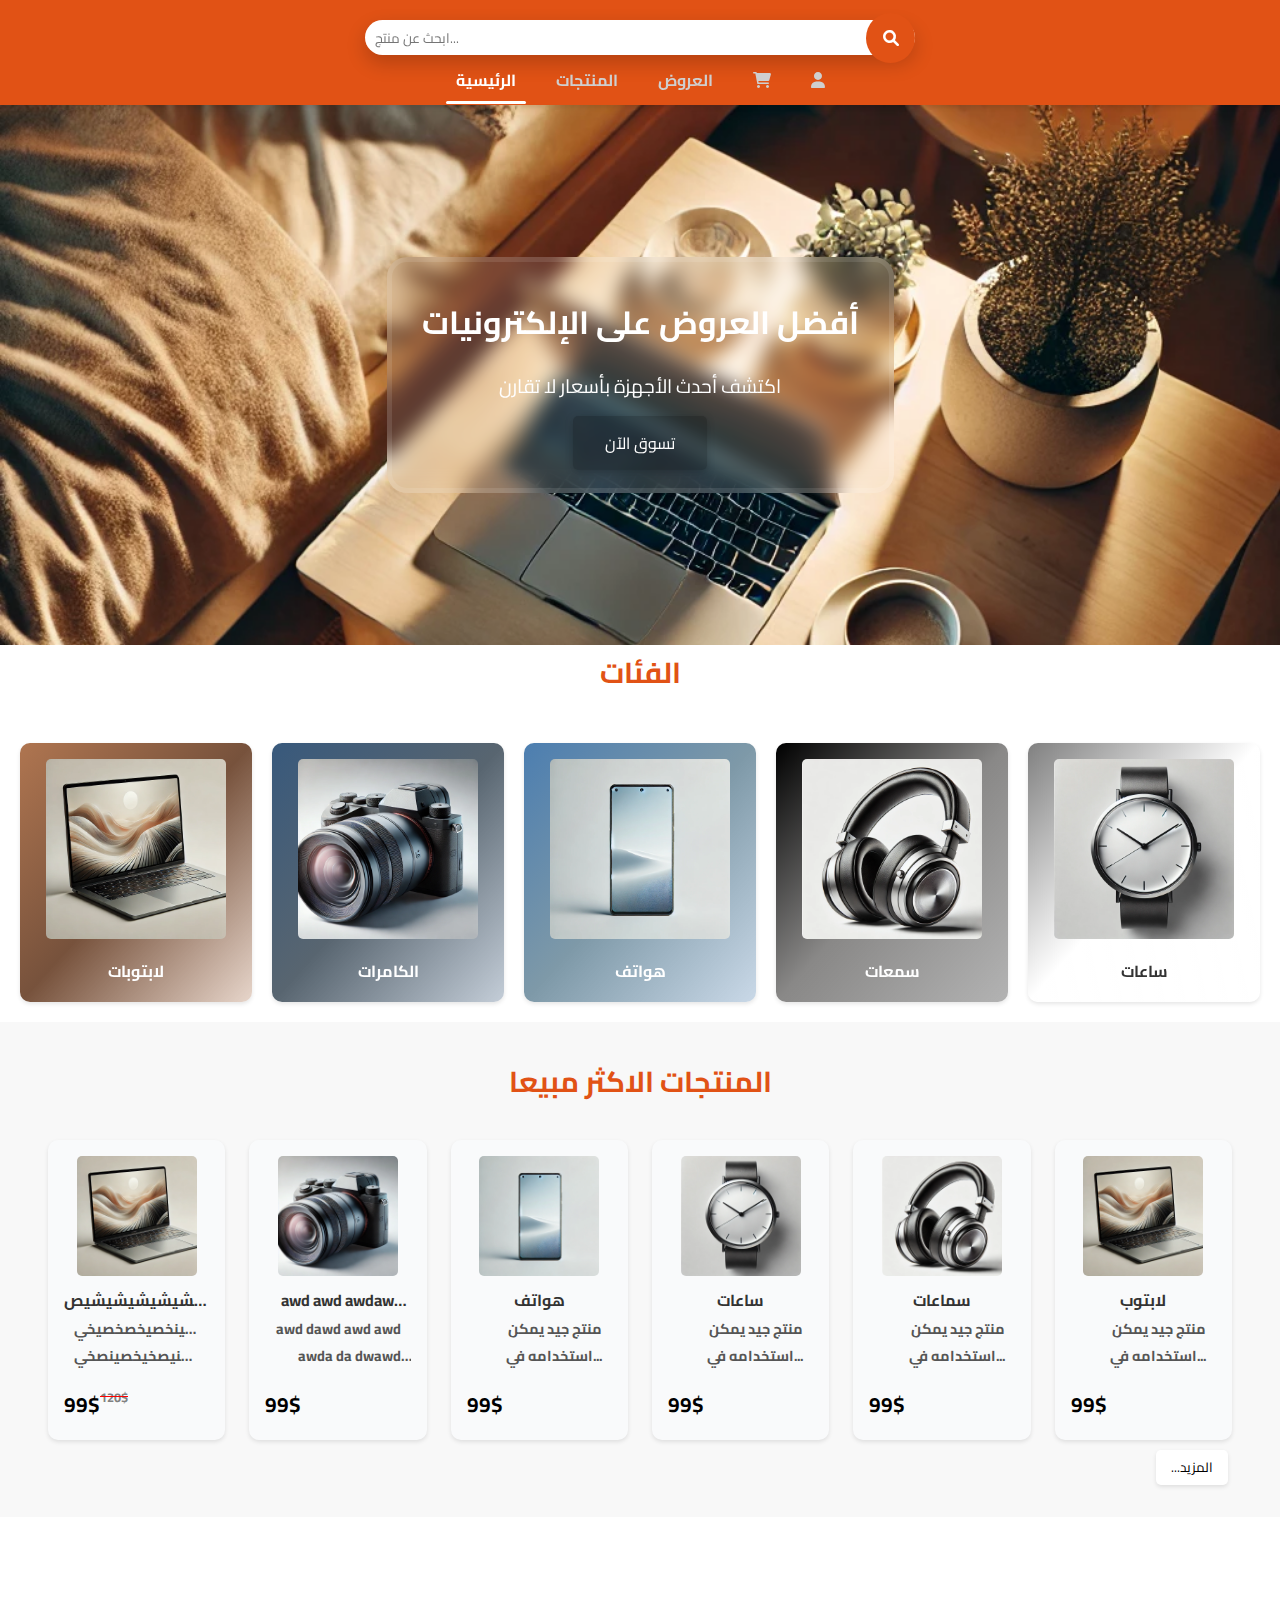
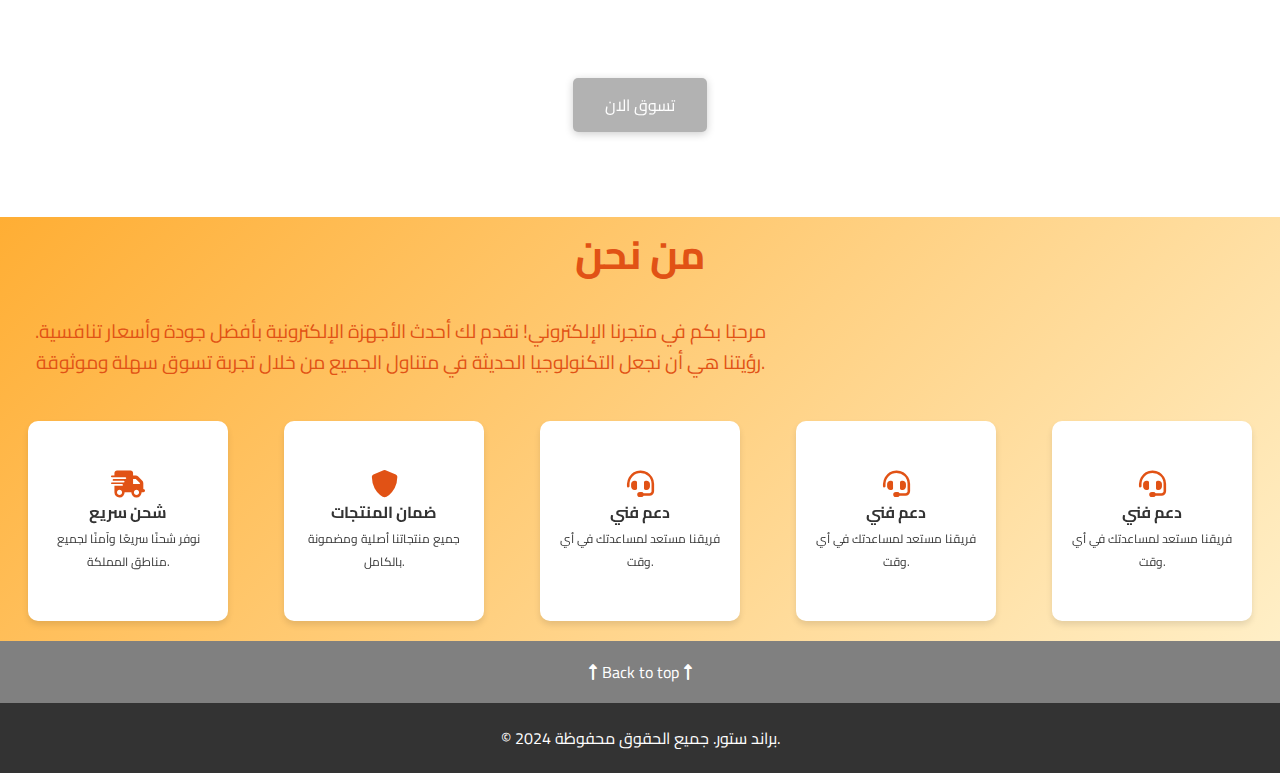
==== index.html @ 55afa4b8 "sjijusdjudn" ====
<!DOCTYPE html>
<html lang="ar">
  <head>
    <link rel="icon" type="image/x-icon" href="./img/icon/home.png">
    <meta charset="UTF-8" />
    <meta name="viewport" content="width=device-width, initial-scale=1.0" />
    <title>براند ستور</title>

    <!-- Font Awesome -->
    <link
      rel="stylesheet"
      href="https://cdnjs.cloudflare.com/ajax/libs/font-awesome/6.0.0-beta3/css/all.min.css"
    />

    <!-- Swiper CSS -->
    <link
      rel="stylesheet"
      href="https://unpkg.com/swiper/swiper-bundle.min.css"
    />

    <!-- css  -->
    <link rel="stylesheet" href="./css/styles.css" />
    <link rel="stylesheet" href="./css/index.css" />
  </head>
  <body>
    <header>
      <div class="container">
        <div class="search-container">
          <input
            type="text"
            class="search-input"
            placeholder="ابحث عن منتج..."
          />
          <button class="search-btn">
            <i class="fas fa-search"></i>
          </button>
        </div>
        <nav>
          <ul class="nav-links">
            <li><a href="./index.html" class="active">الرئيسية</a></li>
            <li><a href="./html/products.html">المنتجات</a></li>
            <li><a href="./html/offers.html">العروض</a></li>
            <li>
              <a href="./html/cart.html"
                ><i class="fa-solid fa-cart-shopping"></i
              ></a>
            </li>
            <li>
              <a href="./html/login.html"><i class="fas fa-user"></i></a>
            </li>
          </ul>
        </nav>
      </div>
    </header>

    <main>
      <section class="hero" id="home">
        <div class="hero-content">
          <h1>أفضل العروض على الإلكترونيات</h1>
          <p>اكتشف أحدث الأجهزة بأسعار لا تقارن</p>
          <a href="#categories" class="btn">تسوق الآن</a>
        </div>
      </section>

      <section class="categories" id="categories">
        <h2 class="section-title">الفئات</h2>
        <div class="swiper-categoty">
          <div class="swiper-wrapper">
            <a href="#" class="swiper-slide category-card">
              <img
                src="./img/laptop.jpg"
                alt="لابتوبات"
                class="category-image"
              />
              <h3 class="category-name">لابتوبات</h3>
            </a>
            <a href="#" class="swiper-slide category-card">
              <img
                src="./img/camara.jpg"
                alt="كاميرات"
                class="category-image"
              />
              <h3 class="category-name">الكامرات</h3>
            </a>
            <a href="#" class="swiper-slide category-card">
              <img
                src="./img/phone.jpg"
                alt="لابتوبات"
                class="category-image"
              />
              <h3 class="category-name">هواتف</h3>
            </a>
            <a href="#" class="swiper-slide category-card">
              <img
                src="./img/headphones.webp"
                alt="كاميرات"
                class="category-image"
              />
              <h3 class="category-name">سمعات</h3>
            </a>
            <a href="#" class="swiper-slide category-card">
              <img
                src="./img/waitch.jpg"
                alt="كاميرات"
                class=".category-image"
              />
              <h3 class="category-name">ساعات</h3>
            </a>
          </div>
        </div>
      </section>

      <section class="products">
        <h2 class="section-title">المنتجات الاكثر مبيعا</h2>

        <div class="products-grid">
          <div class="product-card">
            <a href="#">
              <img src="./img/laptop.jpg" alt="لابتوبات" />
            </a>
            <h3 class="product-name">
              لابتصيصشيشيشيشيشيشيص شيشصيشصيشصيشصيصي وبات
            </h3>
            <p class="description">
              نخنخنيصخينخصيخصخصيخي نخصيخنيصخيخصينصخي نصخيص
            </p>
            <div class="price">
              <p>99$</p>
              <p class="old-price">120$</p>
            </div>
          </div>

          <div class="product-card">
            <a href="#">
              <img src="./img/camara.jpg" alt="كاميرات" />
            </a>
            <h3 class="product-name">
              awd awd awdaw dawd awd awd aw d dawa wd adw
            </h3>
            <p class="description">
              awd dawd awd awd awda da dwawd awd ddwd wd wad aw
            </p>
            <p class="price">99$</p>
          </div>

          <div class="product-card">
            <a href="#">
              <img src="./img/phone.jpg" alt="هواتف" />
            </a>
            <h3 class="product-name">هواتف</h3>
            <p class="description">منتج جيد يمكن استخدامه في...</p>
            <p class="price">99$</p>
          </div>

          <div class="product-card">
            <a href="#">
              <img src="./img/waitch.jpg" alt="ساعات" />
            </a>
            <h3 class="product-name">ساعات</h3>
            <p class="description">منتج جيد يمكن استخدامه في...</p>
            <p class="price">99$</p>
          </div>

          <div class="product-card">
            <a href="#">
              <img src="./img/headphones.webp" alt="سماعات" />
            </a>
            <h3 class="product-name">سماعات</h3>
            <p class="description">منتج جيد يمكن استخدامه في...</p>
            <p class="price">99$</p>
          </div>

          <div class="product-card">
            <a href="#">
              <img src="./img/laptop.jpg" alt="لابتوب" />
            </a>
            <h3 class="product-name">لابتوب</h3>
            <p class="description">منتج جيد يمكن استخدامه في...</p>
            <p class="price">99$</p>
          </div>
          <!-- يمكنك إضافة المزيد من المنتجات هنا -->
        </div>

        <div class="more">
          <button class="btn">...المزيد</button>
        </div>
      </section>

      <section class="offers" id="offers">
        <div class="offer-banner">
          <h3>عروض لفتره محدودة</h3>
          <a href="/html/offers.html" class="btn">تسوق الان</a>
        </div>
      </section>

      <section class="about-section">
        <h2>من نحن</h2>
        <p class="text">
          مرحبًا بكم في متجرنا الإلكتروني! نقدم لك أحدث الأجهزة الإلكترونية
          بأفضل جودة وأسعار تنافسية. رؤيتنا هي أن نجعل التكنولوجيا الحديثة في
          متناول الجميع من خلال تجربة تسوق سهلة وموثوقة.
        </p>
        <div class="swiper-about">
          <div class="swiper-wrapper">
            <div class="swiper-slide">
              <div class="features">
                <div class="feature-box">
                  <i class="fas fa-shipping-fast"></i>
                  <h3>شحن سريع</h3>
                  <p>نوفر شحنًا سريعًا وآمنًا لجميع مناطق المملكة.</p>
                </div>
              </div>
            </div>
            <!-- الشريحة الثالثة -->
            <div class="swiper-slide">
              <div class="features">
                <div class="feature-box">
                  <i class="fas fa-shield-alt"></i>
                  <h3>ضمان المنتجات</h3>
                  <p>جميع منتجاتنا أصلية ومضمونة بالكامل.</p>
                </div>
              </div>
            </div>
            <!-- الشريحة الرابعة -->
            <div class="swiper-slide">
              <div class="features">
                <div class="feature-box">
                  <i class="fas fa-headset"></i>
                  <h3>دعم فني</h3>
                  <p>فريقنا مستعد لمساعدتك في أي وقت.</p>
                </div>
              </div>
            </div>
            <div class="swiper-slide">
              <div class="features">
                <div class="feature-box">
                  <i class="fas fa-headset"></i>
                  <h3>دعم فني</h3>
                  <p>فريقنا مستعد لمساعدتك في أي وقت.</p>
                </div>
              </div>
            </div>
            <div class="swiper-slide">
              <div class="features">
                <div class="feature-box">
                  <i class="fas fa-headset"></i>
                  <h3>دعم فني</h3>
                  <p>فريقنا مستعد لمساعدتك في أي وقت.</p>
                </div>
              </div>
            </div>
          </div>
        </div>
      </section>
    </main>

    <div class="back-to-top">
      <a href="#home"
        ><i class="fa-solid fa-up-long"></i>
         Back to top
        <i class="fa-solid fa-up-long"></i
      ></a>
    </div>
    <footer>
      <div class="container">
        <p>© 2024 براند ستور. جميع الحقوق محفوظة.</p>
      </div>
    </footer>

    <!-- vibrant js -->
    <script src="./js/dist/Vibrant.min.js"></script>

    <!-- Swiper JS -->
    <script src="https://unpkg.com/swiper/swiper-bundle.min.js"></script>
    <script src="./js/swiper.js"></script>

    <!-- js  -->
    <script src="./js/index.js"></script>
    <script src="./js/main.js"></script>
  </body>
</html>
---- css/styles.css ----
@import url("https://fonts.googleapis.com/css2?family=Cairo:wght@300;400;600;700&display=swap");

/* الأساسيات العامة */
* {
  font-family: "Cairo", sans-serif;
  margin: 0;
  padding: 0;
  box-sizing: border-box;
  text-decoration: none;
  scroll-behavior: smooth;
}

:root {
  --main-color: #e15215;

  --color-1: #ef4d34;
  --color-2: #352b2b;
  --color-3: #ffefc7;
  --color-4: #ffae34;

  --color-white: #fff;
  --color-gray: #333;

  --font-color-1: #fff;
  --font-color-2: #000;
}

body {
  position: relative;
  color: var(--color-gray);
}

.container {
  width: 100%;
  max-width: 1200px;
  margin: 0 auto;
}

.container h2 {
  margin-block: 20px;
}

/* تنسيق Header */
header {
  transform: translateY(0%);
  background-color: var(--main-color);
  color: var(--font-color-1);
  font-size: 1.2em;
  font-weight: 700;
  position: sticky;
  top: 0;
  width: 100%;
  z-index: 1000;
  box-shadow: 0 2px 5px rgba(0, 0, 0, 0.1);
  transition: all 0.3s ease;
  padding-top: 20px;
}

header.hidden {
  transform: translateY(-100%); /* الإخفاء عند التمرير لأسفل */
}

header .container {
  display: flex;
  flex-direction: column;
  align-items: center;
  justify-content: space-between;
}

.header-content {
  display: flex;
  align-items: center;
  justify-content: space-between;
  width: 100%;
  gap: 20px;
}

header .logo {
  transition: opacity 0.3s ease;
}

/* الشعار */
.logo a {
  color: var(--font-color-1);
  text-decoration: none;
  font-size: 1.8em;
  text-shadow: 0 8px 20px rgba(0, 0, 0, 0.5);
}

/* الروابط */
.nav-links {
  display: flex;
  justify-content: space-around;
  list-style: none;
}

.nav-links li {
  padding: 10px;
  display: flex;
  align-items: center;
}

.nav-links a {
  text-decoration: none;
  padding: 0 10px;
  color: #cfcfcf;
  font-size: 1rem;
  transition: color 0.3s ease, background-color 0.3s ease;
  position: relative;
}

.nav-links a::after {
  content: "";
  position: absolute;
  left: 0;
  width: 100%;
  bottom: -9px;
  height: 3px;
  background: var(--font-color-1);
  border-radius: 5px;
  transform-origin: right;
  transform: scaleX(0);
  transition: transform 0.2s;
}

.nav-links a.active::after {
  transform-origin: left;
  transform: scaleX(1);
}

.nav-links a:hover,
.nav-links a.active {
  color: var(--font-color-1);
  font-weight: bold;
}

/* شريط البحث */
.search-container {
  box-shadow: 0 8px 20px rgba(0, 0, 0, 0.2);
  display: flex;
  align-items: center;
  background-color: var(--font-color-1);
  border-radius: 30px;
  padding: 10px 0;
  min-width: 250px;
  width: 50%;
  margin: 0 auto;
  height: 35px;
  max-width: 550px;

  transition: 0.4s ease-in-out;
}

.search-container.focused {
  width: 60%;
  max-width: 600px;
}

.search-input {
  border: none;
  background: none;
  outline: none;
  font-size: 0.7em;
  padding: 10px;
  color: var(--font-color-2);
  caret-color: var(--main-color);
  height: 40px;
  width: calc(100% - 34px);
}

.search-btn {
  background-color: var(--main-color);
  color: var(--font-color-1);
  border: none;
  width: 50px;
  height: 50px;
  border-radius: 50%;
  cursor: pointer;
  transition: 0.3s ease;
  display: flex;
  justify-content: center;
  align-items: center;
}

.search-btn:hover {
  scale: 1.05;
}

.search-btn i {
  font-size: 1rem;
}

.search-btn:hover i {
  color: var(--font-color-1);
}
/* تنسيق الفوتر */
footer {
  background-color: var(--color-gray); /* خلفية داكنة */
  color: var(--font-color-1); /* نص أبيض */
  padding: 20px 0; /* مساحة داخلية */
  text-align: center; /* محاذاة النص في المنتصف */
  font-size: 1rem;
}

footer .container {
  max-width: 1200px;
  margin: 0 auto;
  padding: 0 20px;
}

footer p {
  margin: 0;
}

.back-to-top {
  position: relative;
  width: 100%;
  background: gray;
  color: var(--font-color-1);
  padding: 1rem;
  text-align: center;
}

.back-to-top a {
  color: var(--font-color-1);
  padding: 1rem;
}

@media (width<600px) {
  .nav-links a {
    font-size: 0.8rem;
  }
}
---- css/index.css ----
/* hero ================================================================= */

.hero {
  background-image: url("../img/hero.jpg"); /* استبدل your-image-url.jpg برابط الصورة */
  background-size: cover; /* لجعل الصورة تغطي الخلفية بالكامل */
  background-position: center; /* لتوسيط الصورة */
  background-repeat: no-repeat; /* لمنع تكرار الصورة */
  background-attachment: fixed;
  position: relative;
  height: 60vh;
  display: flex;
  align-items: center;
  justify-content: center;
  text-align: center;
  color: var(--font-color-1);
}

.hero-content {
  background: rgba(255, 255, 255, 0.1);
  backdrop-filter: blur(10px);
  border: 5px solid rgba(255, 255, 255, 0.1);
  padding: 30px;
  border-radius: 20px;
}

.hero-content h1,
.hero-content p,
.hero-content .btn {
  animation: fadeIn 0.6s ease-in-out;
}

.hero-content h1 {
  font-size: 2rem;
  margin-bottom: 1rem;
}

.hero-content p {
  font-size: 1.2rem;
  margin-bottom: 1.5rem;
}

.hero-content .btn {
  box-shadow: 0 2px 8px rgba(0, 0, 0, 0.2);
  color: var(--font-color-1);
  padding: 0.75rem 2rem;
  font-size: 1rem;
  border-radius: 5px;
  background: rgba(0, 0, 0, 0.2);
  transition: all 0.3s ease;
}

.hero-content .btn:hover {
  background: rgba(0, 0, 0, 0.5);
  box-shadow: 0 2px 12px rgba(0, 0, 0, 0.4);
}

@media (width<600px) {
  .hero-content {
    padding: 20px;
  }

  .hero-content h1 {
    font-size: 1.3rem;
    margin-bottom: 0.5rem;
  }

  .hero-content p {
    font-size: 1rem;
    margin-bottom: 1rem;
  }

  .hero-content .btn {
    font-size: 0.8rem;
  }
}

/* category =============================================================== */

.categories {
  animation: fadeIn 0.8s ease-in-out;
  background: var(--font-color-1);
  overflow: hidden;
}

.categories .section-title {
  text-align: center;
  margin-bottom: 1.5rem;
  font-size: 1.8rem;
  color: var(--main-color);
}

.swiper-categoty {
  padding: 20px;
}

.category-card {
  text-align: center;
  padding: 1rem;
  border-radius: 10px;
  background: linear-gradient(
    to bottom right,
    gray 0%,
    var(--color-white) 50%,
    rgba(255, 255, 255, 0.5) 100%
  );
  backdrop-filter: blur(10px);
  box-shadow: 0 2px 4px rgba(0, 0, 0, 0.1);
  transition: all 0.3s ease;
  min-width: 130px;
}

.category-card:hover {
  transform: translateY(-10px);
  box-shadow: 0 4px 8px rgba(0, 0, 0, 0.2);
}

.category-card img {
  width: 90%;
  height: auto;
  margin-bottom: 0.5rem;
  border-radius: 5px;
}

.category-card h3 {
  font-size: 1rem;
  color: var(--color-gray);
}

/* products ================================================================ */

/* تنسيق القسم */
.products {
  background: #f8f8f8;
  padding: 2rem;
}

/* عنوان القسم */
.products .section-title {
  text-align: center;
  margin-bottom: 2rem;
  font-size: 1.8rem;
  color: var(--main-color);
}

/* الشبكة لتنسيق المنتجات */
.products-grid {
  display: grid;
  grid-template-columns: repeat(auto-fit, minmax(160px, 1fr));
  gap: 1.5rem;
  padding: 0 1rem;
}
.product-card {
  text-align: center;
  padding: 1rem;
  border-radius: 10px;
  background: #f9fafb;
  box-shadow: 0 2px 4px rgba(0, 0, 0, 0.1);
  transition: 0.3s ease;
  overflow: hidden;
  position: relative; /* لضمان أن السعر يظل داخل البطاقة */
  min-height: 300px; /* جعل البطاقة مرنة مع حد أدنى للارتفاع */
}

/* تأثير التحويم */
.product-card:hover {
  background: var(--font-color-1);
  transform: translateY(-10px);
  box-shadow: 0 4px 8px rgba(0, 0, 0, 0.2);
}

.product-card img {
  max-width: 120px;
  max-height: 120px;
  border-radius: 5px;
  object-fit: cover; /* ضمان ملاءمة الصورة داخل الحيز المحدد */
}

/* اسم المنتج */
.product-card h3 {
  width: 100%;
  font-size: 1rem;
  color: var(--color-gray);
  display: -webkit-box;
  -webkit-line-clamp: 1; /* الحد الأقصى لعدد الأسطر */
  -webkit-box-orient: vertical;
  overflow: hidden;
  text-overflow: ellipsis; /* إضافة النقاط عند تجاوز النص */
}

/* الوصف */
.product-card .description {
  text-align: end;
  font-size: 0.9rem;
  color: #555;
  margin-bottom: 1rem; /* تباعد بين الوصف والسعر */
  display: -webkit-box;
  -webkit-line-clamp: 2; /* الحد الأقصى لعدد الأسطر */
  -webkit-box-orient: vertical;
  overflow: hidden;
  text-overflow: ellipsis; /* إضافة النقاط عند تجاوز النص */
  padding: 0 10px; /* إضافة تباعد داخلي */
}

/* السعر */

.product-card .price {
  display: flex;
}

.product-card p {
  color: var(--font-color-2);
  font-size: 1.3rem;
  font-weight: bold;
  border-radius: 5px;
}

.product-card .old-price {
  font-size: 0.8rem;
  color: gray;
  text-decoration: line-through red;
}

.products .more {
  display: flex;
  justify-content: end;
  padding-top: 10px;
  width: 100%;
}

.more .btn {
  margin-right: 20px;
  align-items: center;
  background: var(--color-white);
  border-radius: 5px;
  border: 0;
  padding: 5px 15px;
  box-shadow: 0 2px 4px rgba(0, 0, 0, 0.1);
  display: flex;
  transition: all 0.3s ease;
}

.more .btn:hover {
  transform: translateY(-5px);
  box-shadow: 0 4px 8px rgba(0, 0, 0, 0.2);
}

@media (width<500px) {
  .products {
    padding: 1rem;
  }
  .products-grid {
    display: grid;
    grid-template-columns: repeat(auto-fit, minmax(150px, 1fr));
    gap: 1rem;
    padding: 0;
  }
  .more .btn {
    margin-right: 0;
  }
  .product-card {
    background: var(--color-white);
  }
  .product-card h3 {
    width: 100%;
    font-size: 0.8rem;
  }

  /* الوصف */
  .product-card .description {
    font-size: 0.7rem;
  }
}

/* offers ================================================================== */

.offers {
  background-image: url("../img/offers.jpg"); /* استبدل your-image-url.jpg برابط الصورة */
  background-size: cover; /* لجعل الصورة تغطي الخلفية بالكامل */
  background-position: center; /* لتوسيط الصورة */
  background-repeat: no-repeat; /* لمنع تكرار الصورة */
  background-attachment: fixed;
  position: relative;
  height: 300px;
  text-align: center;
  color: var(--font-color-1);
  display: flex;
  justify-content: center;
  align-items: center;
}

.offer-banner {
  background: rgba(255, 255, 255, 0.1);
  backdrop-filter: blur(10px);
  padding: 30px;
  border-radius: 10px;
  border: 5px solid rgba(255, 255, 255, 0.1);
}

.offer-banner h3 {
  font-size: 2rem;
  margin-bottom: 1rem;
}

.offer-banner .btn {
  box-shadow: 0 2px 8px rgba(0, 0, 0, 0.2);
  color: var(--font-color-1);
  padding: 0.75rem 2rem;
  font-size: 1rem;
  border-radius: 5px;
  transition: all 0.3s ease;
  background: rgba(0, 0, 0, 0.3);
}

.offer-banner .btn:hover {
  background: rgba(0, 0, 0, 0.5);
  box-shadow: 0 2px 12px rgba(0, 0, 0, 0.4);
}

@media (width<600px) {
  .offer-banner {
    padding: 20px;
  }

  .offer-banner h3 {
    font-size: 1.7rem;
    margin-bottom: 0.5rem;
  }

  .offer-banner p {
    font-size: 1rem;
    margin-bottom: 1rem;
  }

  .offer-banner .btn {
    font-size: 0.8rem;
  }
}

/* about us =========================================================== */

.about-section {
  background: linear-gradient(135deg, var(--color-4), var(--color-3));
  color: var(--main-color);
  text-align: center;
}

.about-section h2 {
  font-size: 2.5rem;
}

.about-section .text {
  padding: 1.5rem;
  font-size: 1.2rem;
  line-height: 1.6;
  max-width: 800px;
}

.swiper-about {
  width: 100%;
  height: auto;
  overflow: hidden;
}

.features {
  display: flex;
  justify-content: center;
  padding: 20px;
}

.feature-box {
  background: var(--color-white);
  color: var(--color-gray);
  border-radius: 10px;
  box-shadow: 0 4px 6px rgba(0, 0, 0, 0.1);
  padding: 15px;
  width: 100%;
  min-width: 200px;
  max-width: 200px;
  height: 200px;
  text-align: center;
  transition: transform 0.3s;
  display: flex;
  flex-direction: column;
  justify-content: center;
}

.feature-box:hover {
  transform: rotateZ(5deg) translateY(-5px);
  border: 5px solid var(--main-color);
}

.feature-box:hover {
  padding: 10px;
}

.feature-box:hover i,
.feature-box:hover p,
.feature-box:hover h3 {
  scale: 1.1;
  margin-bottom: 5px;
}

.feature-box i {
  font-size: 1.7rem;
  color: var(--main-color);
  transition: 0.3s ease;
}

.feature-box h3 {
  font-size: 1rem;
  transition: 0.3s ease;
}

.feature-box p {
  font-size: 12px;
  transition: 0.3s ease;
}

@keyframes fadeIn {
  from {
    opacity: 0;
    transform: translateY(20px);
  }
  to {
    opacity: 1;
    transform: translateY(0);
  }
}

@media (width<600px) {
  .features {
    padding: 20px;
  }
}
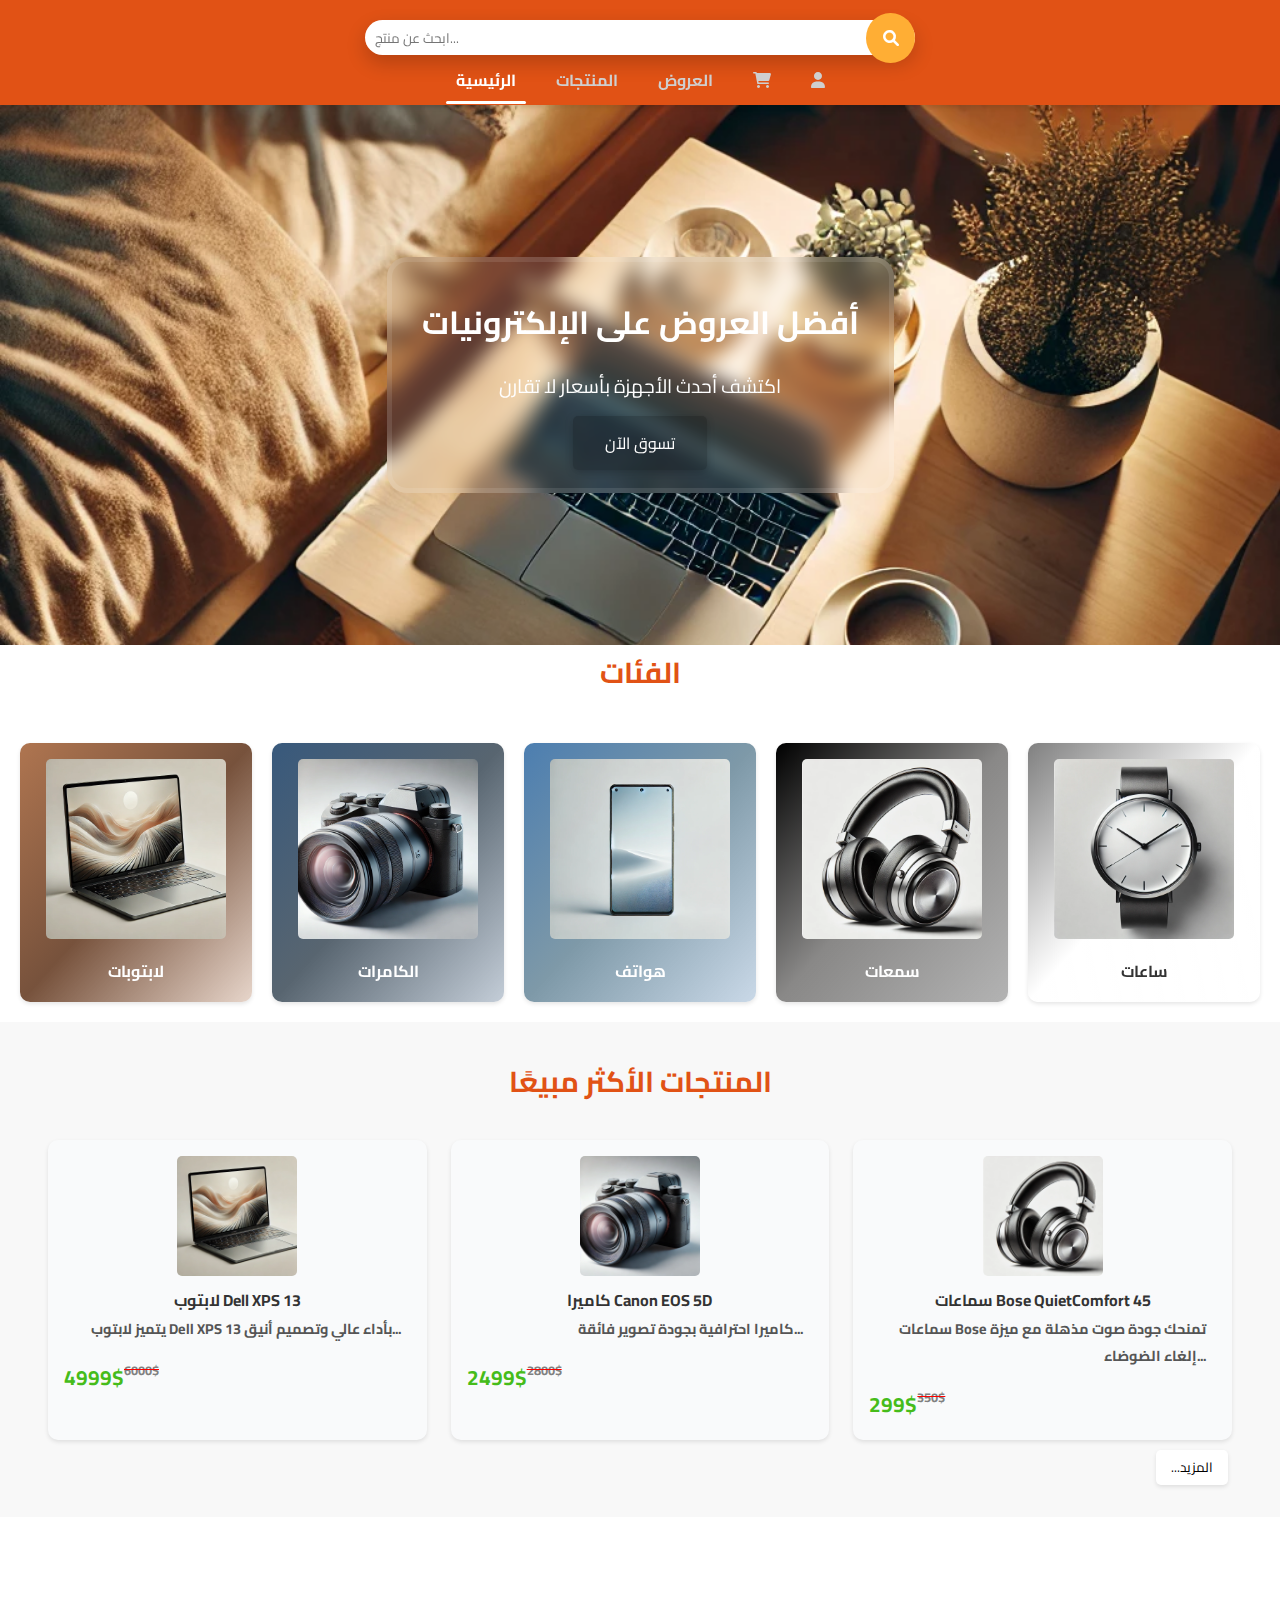
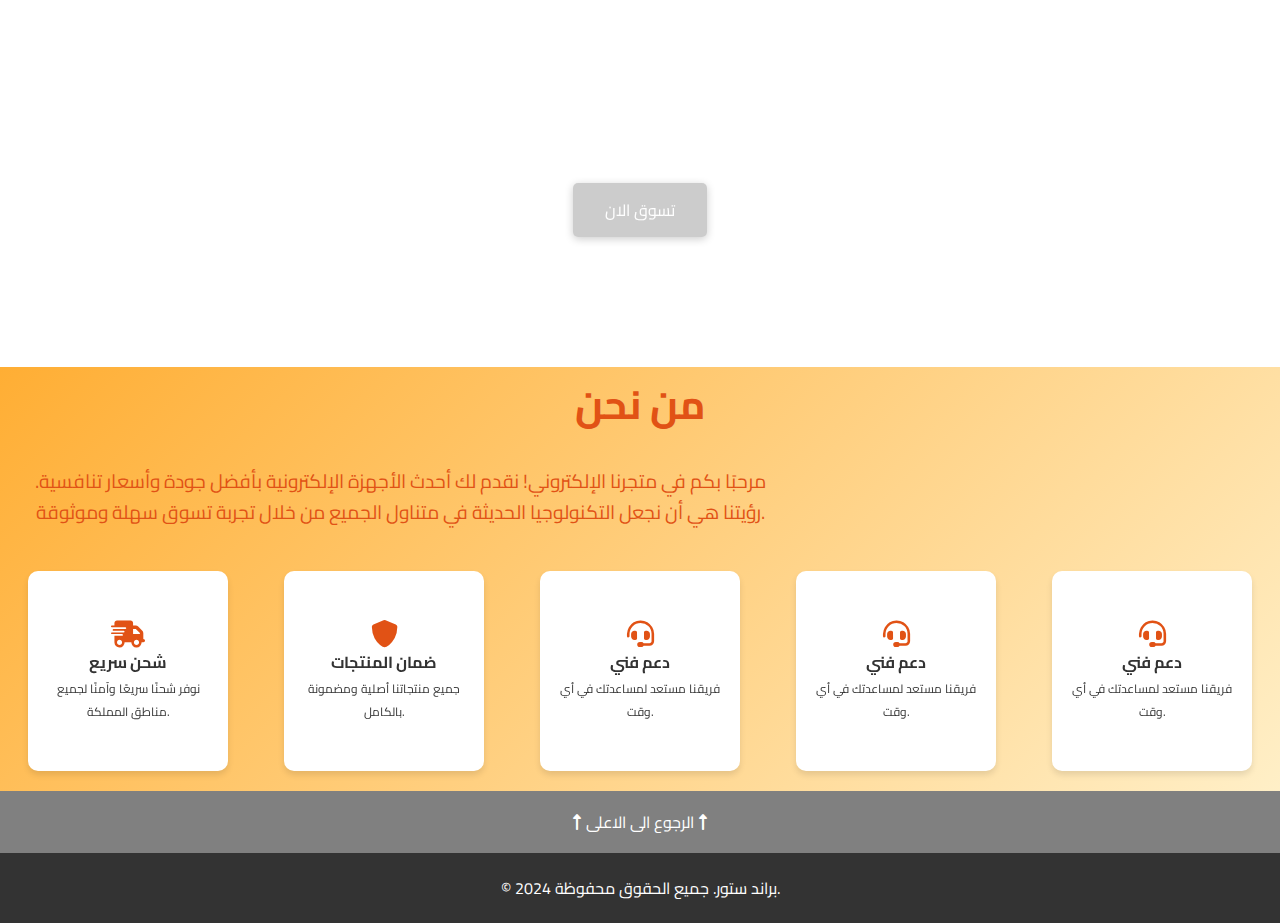
==== commit 88d8c965: "ajdwjwlidja" ====
--- a/index.html
+++ b/index.html
@@ -1,7 +1,7 @@
 <!DOCTYPE html>
 <html lang="ar">
   <head>
-    <link rel="icon" type="image/x-icon" href="./img/icon/home.png">
+    <link rel="icon" type="image/x-icon" href="./img/icon/home.png" />
     <meta charset="UTF-8" />
     <meta name="viewport" content="width=device-width, initial-scale=1.0" />
     <title>براند ستور</title>
@@ -54,15 +54,15 @@
     </header>
 
     <main>
-      <section class="hero" id="home">
+      <section class="hero">
         <div class="hero-content">
           <h1>أفضل العروض على الإلكترونيات</h1>
           <p>اكتشف أحدث الأجهزة بأسعار لا تقارن</p>
-          <a href="#categories" class="btn">تسوق الآن</a>
-        </div>
-      </section>
-
-      <section class="categories" id="categories">
+          <a href="#" class="btn">تسوق الآن</a>
+        </div>
+      </section>
+
+      <section class="categories">
         <h2 class="section-title">الفئات</h2>
         <div class="swiper-categoty">
           <div class="swiper-wrapper">
@@ -76,7 +76,7 @@
             </a>
             <a href="#" class="swiper-slide category-card">
               <img
-                src="./img/camara.jpg"
+                src="./img/camera.jpg"
                 alt="كاميرات"
                 class="category-image"
               />
@@ -100,7 +100,7 @@
             </a>
             <a href="#" class="swiper-slide category-card">
               <img
-                src="./img/waitch.jpg"
+                src="./img/watch.jpg"
                 alt="كاميرات"
                 class=".category-image"
               />
@@ -111,84 +111,19 @@
       </section>
 
       <section class="products">
-        <h2 class="section-title">المنتجات الاكثر مبيعا</h2>
-
+        <h2 class="section-title">المنتجات الأكثر مبيعًا</h2>
         <div class="products-grid">
-          <div class="product-card">
-            <a href="#">
-              <img src="./img/laptop.jpg" alt="لابتوبات" />
-            </a>
-            <h3 class="product-name">
-              لابتصيصشيشيشيشيشيشيص شيشصيشصيشصيشصيصي وبات
-            </h3>
-            <p class="description">
-              نخنخنيصخينخصيخصخصيخي نخصيخنيصخيخصينصخي نصخيص
-            </p>
-            <div class="price">
-              <p>99$</p>
-              <p class="old-price">120$</p>
-            </div>
-          </div>
-
-          <div class="product-card">
-            <a href="#">
-              <img src="./img/camara.jpg" alt="كاميرات" />
-            </a>
-            <h3 class="product-name">
-              awd awd awdaw dawd awd awd aw d dawa wd adw
-            </h3>
-            <p class="description">
-              awd dawd awd awd awda da dwawd awd ddwd wd wad aw
-            </p>
-            <p class="price">99$</p>
-          </div>
-
-          <div class="product-card">
-            <a href="#">
-              <img src="./img/phone.jpg" alt="هواتف" />
-            </a>
-            <h3 class="product-name">هواتف</h3>
-            <p class="description">منتج جيد يمكن استخدامه في...</p>
-            <p class="price">99$</p>
-          </div>
-
-          <div class="product-card">
-            <a href="#">
-              <img src="./img/waitch.jpg" alt="ساعات" />
-            </a>
-            <h3 class="product-name">ساعات</h3>
-            <p class="description">منتج جيد يمكن استخدامه في...</p>
-            <p class="price">99$</p>
-          </div>
-
-          <div class="product-card">
-            <a href="#">
-              <img src="./img/headphones.webp" alt="سماعات" />
-            </a>
-            <h3 class="product-name">سماعات</h3>
-            <p class="description">منتج جيد يمكن استخدامه في...</p>
-            <p class="price">99$</p>
-          </div>
-
-          <div class="product-card">
-            <a href="#">
-              <img src="./img/laptop.jpg" alt="لابتوب" />
-            </a>
-            <h3 class="product-name">لابتوب</h3>
-            <p class="description">منتج جيد يمكن استخدامه في...</p>
-            <p class="price">99$</p>
-          </div>
-          <!-- يمكنك إضافة المزيد من المنتجات هنا -->
-        </div>
-
+          <!-- سيتم إضافة المنتجات ديناميكيًا هنا -->
+        </div>
         <div class="more">
-          <button class="btn">...المزيد</button>
-        </div>
-      </section>
-
-      <section class="offers" id="offers">
-        <div class="offer-banner">
-          <h3>عروض لفتره محدودة</h3>
+          <button class="btn" id="loadMoreBtn">...المزيد</button>
+        </div>
+      </section>            
+
+      <section class="offers">
+        <div class="offer-content">
+          <h1>عروض لفتره محدودة</h1>
+          <p>استمتع بافضل الاسعار</p>
           <a href="/html/offers.html" class="btn">تسوق الان</a>
         </div>
       </section>
@@ -255,12 +190,13 @@
     </main>
 
     <div class="back-to-top">
-      <a href="#home"
+      <a href="#"
         ><i class="fa-solid fa-up-long"></i>
-         Back to top
+        الرجوع الى الاعلى
         <i class="fa-solid fa-up-long"></i
       ></a>
     </div>
+
     <footer>
       <div class="container">
         <p>© 2024 براند ستور. جميع الحقوق محفوظة.</p>
--- a/css/styles.css
+++ b/css/styles.css
@@ -169,7 +169,7 @@
 }
 
 .search-btn {
-  background-color: var(--main-color);
+  background-color: var(--color-4);
   color: var(--font-color-1);
   border: none;
   width: 50px;
--- a/css/index.css
+++ b/css/index.css
@@ -212,6 +212,7 @@
   font-size: 1.3rem;
   font-weight: bold;
   border-radius: 5px;
+  color: #46bc1a;
 }
 
 .product-card .old-price {
@@ -274,68 +275,72 @@
 /* offers ================================================================== */
 
 .offers {
-  background-image: url("../img/offers.jpg"); /* استبدل your-image-url.jpg برابط الصورة */
+  background-image: url("../img/hero.jpg"); /* استبدل your-image-url.jpg برابط الصورة */
   background-size: cover; /* لجعل الصورة تغطي الخلفية بالكامل */
   background-position: center; /* لتوسيط الصورة */
   background-repeat: no-repeat; /* لمنع تكرار الصورة */
   background-attachment: fixed;
   position: relative;
-  height: 300px;
+  height: 50vh;
+  display: flex;
+  align-items: center;
+  justify-content: center;
   text-align: center;
   color: var(--font-color-1);
-  display: flex;
-  justify-content: center;
-  align-items: center;
-}
-
-.offer-banner {
+}
+
+.offer-content {
   background: rgba(255, 255, 255, 0.1);
   backdrop-filter: blur(10px);
-  padding: 30px;
-  border-radius: 10px;
   border: 5px solid rgba(255, 255, 255, 0.1);
-}
-
-.offer-banner h3 {
+  padding: 30px 60px;
+  border-radius: 20px;
+}
+
+.offer-content h1 {
   font-size: 2rem;
   margin-bottom: 1rem;
 }
 
-.offer-banner .btn {
+.offer-content p {
+  font-size: 1.2rem;
+  margin-bottom: 1.5rem;
+}
+
+.offer-content .btn {
   box-shadow: 0 2px 8px rgba(0, 0, 0, 0.2);
   color: var(--font-color-1);
   padding: 0.75rem 2rem;
   font-size: 1rem;
   border-radius: 5px;
+  background: rgba(0, 0, 0, 0.2);
   transition: all 0.3s ease;
-  background: rgba(0, 0, 0, 0.3);
-}
-
-.offer-banner .btn:hover {
+}
+
+.offer-content .btn:hover {
   background: rgba(0, 0, 0, 0.5);
   box-shadow: 0 2px 12px rgba(0, 0, 0, 0.4);
 }
 
 @media (width<600px) {
-  .offer-banner {
-    padding: 20px;
-  }
-
-  .offer-banner h3 {
-    font-size: 1.7rem;
+  .offer-content {
+    padding: 20px 50px;
+  }
+
+  .offer-content h1 {
+    font-size: 1.5rem;
     margin-bottom: 0.5rem;
   }
 
-  .offer-banner p {
+  .offer-content p {
     font-size: 1rem;
     margin-bottom: 1rem;
   }
 
-  .offer-banner .btn {
+  .offer-content .btn {
     font-size: 0.8rem;
   }
 }
-
 /* about us =========================================================== */
 
 .about-section {
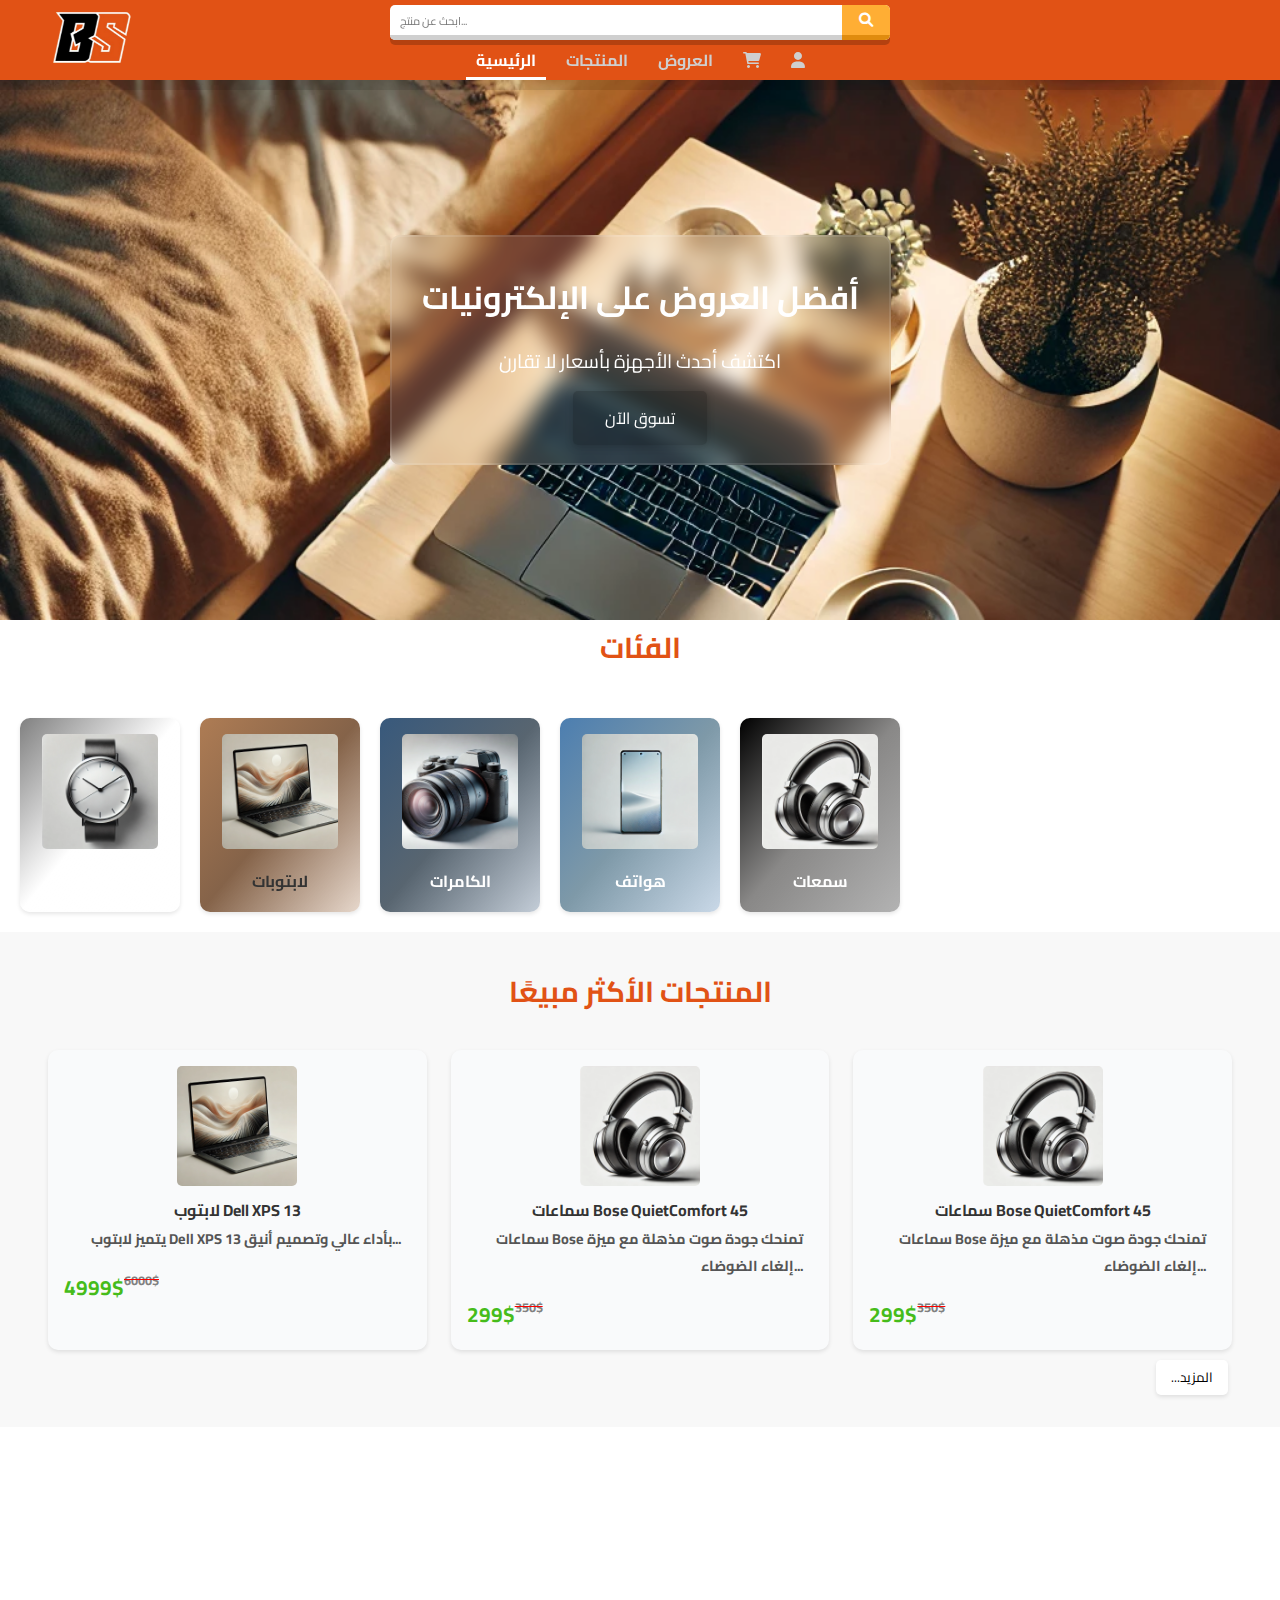
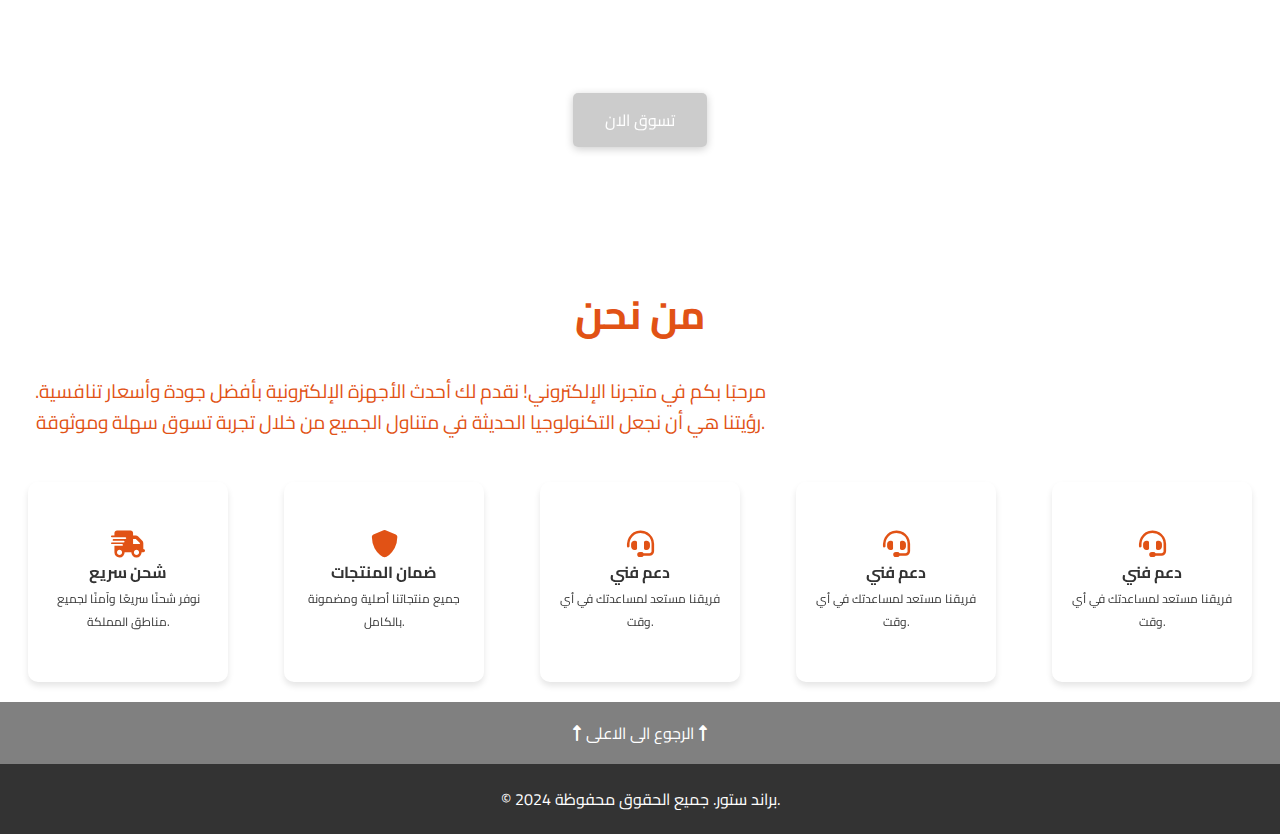
==== commit dc7cf26a: "header" ====
--- a/index.html
+++ b/index.html
@@ -24,26 +24,43 @@
   </head>
   <body>
     <header>
-      <div class="container">
-        <div class="search-container">
-          <input
-            type="text"
-            class="search-input"
-            placeholder="ابحث عن منتج..."
-          />
-          <button class="search-btn">
-            <i class="fas fa-search"></i>
-          </button>
-        </div>
-        <nav>
-          <ul class="nav-links">
-            <li><a href="./index.html" class="active">الرئيسية</a></li>
+      <div class="header-container">
+        <div class="header-top">
+          <div class="logo">
+            <a href="./index.html">
+              <img src="./img/icon/logo.png" alt="">
+            </a>
+          </div>
+          <div class="search-wrapper">
+            <input
+              type="text"
+              class="search-input-field"
+              placeholder="ابحث عن منتج..."
+            />
+            <button class="search-button">
+              <i class="fas fa-search"></i>
+            </button>
+          </div>
+          <nav class="side-navigation">
+            <button class="toggle-menu-button" id="toggle-menu-btn" onclick="toggleSideMenu()">
+              <i class="fa-solid fa-bars"></i>
+            </button>
+            <ul class="side-menu" id="side-menu">
+              <li><a href="./index.html" class="active-link">الرئـــــــــيسية</a></li>
+              <li><a href="./html/products.html">المنتجــــــــات</a></li>
+              <li><a href="./html/offers.html">العـــــــــروض</a></li>
+              <li><a href="./html/cart.html">السلـــــــــــــة</a></li>
+              <li><a href="./html/login.html">تسجيـل دخول</a></li>
+            </ul>
+          </nav>
+        </div>
+        <nav class="main-navigation">
+          <ul class="main-nav">
+            <li><a href="./index.html" class="active-link">الرئيسية</a></li>
             <li><a href="./html/products.html">المنتجات</a></li>
             <li><a href="./html/offers.html">العروض</a></li>
             <li>
-              <a href="./html/cart.html"
-                ><i class="fa-solid fa-cart-shopping"></i
-              ></a>
+              <a href="./html/cart.html"><i class="fa-solid fa-cart-shopping"></i></a>
             </li>
             <li>
               <a href="./html/login.html"><i class="fas fa-user"></i></a>
@@ -118,7 +135,7 @@
         <div class="more">
           <button class="btn" id="loadMoreBtn">...المزيد</button>
         </div>
-      </section>            
+      </section>
 
       <section class="offers">
         <div class="offer-content">
--- a/css/styles.css
+++ b/css/styles.css
@@ -13,16 +13,16 @@
 :root {
   --main-color: #e15215;
 
-  --color-1: #ef4d34;
-  --color-2: #352b2b;
-  --color-3: #ffefc7;
-  --color-4: #ffae34;
+  --shade-1: #ef4d34;
+  --shade-2: #352b2b;
+  --shade-3: #ffefc7;
+  --shade-4: #ffae34;
 
   --color-white: #fff;
   --color-gray: #333;
 
-  --font-color-1: #fff;
-  --font-color-2: #000;
+  --text-color-light: #fff;
+  --text-color-dark: #000;
 }
 
 body {
@@ -37,70 +37,50 @@
 }
 
 .container h2 {
-  margin-block: 20px;
+  margin-block: 10px;
 }
 
 /* تنسيق Header */
 header {
-  transform: translateY(0%);
-  background-color: var(--main-color);
-  color: var(--font-color-1);
-  font-size: 1.2em;
+  background: var(--main-color);
+  color: var(--text-color-light);
   font-weight: 700;
   position: sticky;
   top: 0;
   width: 100%;
   z-index: 1000;
-  box-shadow: 0 2px 5px rgba(0, 0, 0, 0.1);
-  transition: all 0.3s ease;
-  padding-top: 20px;
-}
-
-header.hidden {
-  transform: translateY(-100%); /* الإخفاء عند التمرير لأسفل */
-}
-
-header .container {
+  box-shadow: 0 10px 0px rgba(0, 0, 0, 0.1);
+  transition: all 0.2s ease-in-out;
+}
+
+header.header-hidden {
+  backdrop-filter: blur(10px);
+  background: #e15215bd;
+}
+
+.header-container {
   display: flex;
   flex-direction: column;
   align-items: center;
   justify-content: space-between;
 }
 
-.header-content {
-  display: flex;
-  align-items: center;
-  justify-content: space-between;
-  width: 100%;
-  gap: 20px;
-}
-
-header .logo {
-  transition: opacity 0.3s ease;
-}
-
-/* الشعار */
-.logo a {
-  color: var(--font-color-1);
-  text-decoration: none;
-  font-size: 1.8em;
-  text-shadow: 0 8px 20px rgba(0, 0, 0, 0.5);
-}
-
 /* الروابط */
-.nav-links {
-  display: flex;
-  justify-content: space-around;
+.main-nav,
+.side-menu {
+  display: flex;
   list-style: none;
 }
 
-.nav-links li {
-  padding: 10px;
-  display: flex;
-  align-items: center;
-}
-
-.nav-links a {
+.main-nav li,
+.side-menu li {
+  padding: 5px;
+  display: flex;
+  align-items: center;
+}
+
+.main-nav a,
+.side-menu a {
   text-decoration: none;
   padding: 0 10px;
   color: #cfcfcf;
@@ -109,100 +89,264 @@
   position: relative;
 }
 
-.nav-links a::after {
+.main-nav a::after,
+.side-menu a::after {
   content: "";
   position: absolute;
   left: 0;
   width: 100%;
-  bottom: -9px;
+  bottom: -5px;
   height: 3px;
-  background: var(--font-color-1);
-  border-radius: 5px;
+  background: var(--text-color-light);
   transform-origin: right;
   transform: scaleX(0);
   transition: transform 0.2s;
 }
 
-.nav-links a.active::after {
+.main-nav a.active-link::after,
+.side-menu a.active-link::after {
   transform-origin: left;
   transform: scaleX(1);
 }
 
-.nav-links a:hover,
-.nav-links a.active {
-  color: var(--font-color-1);
+.main-nav a:hover,
+.side-menu a:hover,
+.main-nav a.active-link,
+.side-menu a.active-link {
+  color: var(--text-color-light);
   font-weight: bold;
 }
 
 /* شريط البحث */
-.search-container {
-  box-shadow: 0 8px 20px rgba(0, 0, 0, 0.2);
-  display: flex;
-  align-items: center;
-  background-color: var(--font-color-1);
-  border-radius: 30px;
+.header-top {
+  display: flex;
+  align-items: center;
+  gap: 20px;
+  margin-top: 5px;
+  width: 100%;
+  justify-content: center;
+  position: relative;
+}
+
+.logo {
+  width: 0px;
+}
+
+.logo img {
+  position: absolute;
+
+  width: 150px;
+  height: 150px;
+  top: -40px;
+  left: 1%;
+}
+
+.search-wrapper {
+  box-shadow: 0 5px 0px rgba(0, 0, 0, 0.2);
+  display: flex;
+  align-items: center;
+  border-radius: 5px;
   padding: 10px 0;
-  min-width: 250px;
+  max-width: 500px;
   width: 50%;
-  margin: 0 auto;
+
   height: 35px;
-  max-width: 550px;
-
-  transition: 0.4s ease-in-out;
-}
-
-.search-container.focused {
-  width: 60%;
-  max-width: 600px;
-}
-
-.search-input {
+  overflow: hidden;
+  background: var(--color-white);
+
+  transition: 0.3s ease-in-out;
+}
+
+.search-input-field {
   border: none;
   background: none;
   outline: none;
   font-size: 0.7em;
   padding: 10px;
-  color: var(--font-color-2);
-  caret-color: var(--main-color);
-  height: 40px;
-  width: calc(100% - 34px);
-}
-
-.search-btn {
-  background-color: var(--color-4);
-  color: var(--font-color-1);
+  color: var(--text-color-dark);
+  caret-color: var(--primary-color);
+  height: 35px;
+  width: calc(100% - 35px);
+  border-bottom: 5px solid #cfcfcf;
+}
+
+.search-button {
+  background-color: var(--shade-4);
+  color: var(--text-color-light);
   border: none;
   width: 50px;
-  height: 50px;
-  border-radius: 50%;
+  height: 35px;
   cursor: pointer;
   transition: 0.3s ease;
   display: flex;
   justify-content: center;
   align-items: center;
-}
-
-.search-btn:hover {
-  scale: 1.05;
-}
-
-.search-btn i {
+  border-bottom: 5px solid #e08c0f;
+}
+
+.search-button i {
+  font-size: 0.9rem;
+  transition: 0.2s ease-in-out;
+}
+
+.search-button:hover {
+  width: 60px;
+}
+
+.search-button:hover i {
+  transform: scale(1.1);
+  color: var(--text-color-light);
+}
+
+.toggle-menu-button {
+  margin-right: 5px;
+  display: none;
+  background-color: var(--shade-4);
+  color: var(--text-color-light);
+  border: none;
+  width: 50px;
+  height: 35px;
+  border-radius: 5px;
+  cursor: pointer;
+  transition: 0.3s ease;
+  justify-content: center;
+  align-items: center;
+  border-bottom: 5px solid #e08c0f;
+  box-shadow: 0px 5px 0px rgba(0, 0, 0, 0.2);
+}
+
+/* تنسيق القائمة الجانبية */
+.side-navigation {
+  display: none;
+}
+
+.side-navigation ul {
+  background: #e15215cd;
+  backdrop-filter: blur(2px);
+  display: flex;
+  flex-direction: column;
+  position: absolute;
+  width: 100%;
+  height: 100vh;
+  left: 50%;
+  top: 50px;
+  align-items: end;
+  padding-right: 20px;
+  transform: translateY(-50%) scale(0);
+  transition: all 0.2s ease-in-out;
+}
+
+.side-navigation ul.menu-visible {
+  left: 0px;
+  transform: translateY(0) scale(1);
+}
+
+/*  =================== */
+
+.side-navigation,
+.side-menu {
+  display: flex;
+  list-style: none;
+}
+
+.side-navigation li,
+.side-menu li {
+  padding: 5px;
+  display: flex;
+  align-items: center;
+  transition: 0.3s ease-in-out;
+}
+
+.side-navigation a,
+.side-menu a {
+  text-decoration: none;
+  padding: 0 10px;
+  color: #ccc;
   font-size: 1rem;
-}
-
-.search-btn:hover i {
-  color: var(--font-color-1);
-}
-/* تنسيق الفوتر */
+  transition: color 0.3s ease, background-color 0.3s ease;
+  position: relative;
+}
+
+.side-navigation a::after,
+.side-menu a::after {
+  content: "";
+  position: absolute;
+  left: 0;
+  width: 100%;
+  bottom: -5px;
+  height: 3px;
+  transform-origin: right;
+  transform: scaleX(0);
+  transition: transform 0.2s ease;
+}
+
+.side-navigation a.active-link::after,
+.side-menu a.active-link::after {
+  transform-origin: right;
+  transform: scaleX(1);
+}
+
+.side-navigation a:hover,
+.side-menu a:hover,
+.side-navigation a.active-link,
+.side-menu a.active-link {
+  color: var(--text-color-light);
+  font-weight: bold;
+}
+
+/*  =================== */
+
+@media (max-width: 600px) {
+  header {
+    padding-bottom: 15px;
+  }
+
+  header.header-hidden {
+    background: #e15215b6;
+  }
+
+  .header-top{
+    gap: 10px;
+  }
+
+  .logo {
+    width: 100px;
+  }
+
+  .logo img {
+    width: 100px;
+    height: 100px;
+    top: -30px;
+    left: -10px;
+  }
+
+  .main-nav {
+    display: none;
+  }
+
+  .side-navigation {
+    display: block;
+  }
+
+  .side-navigation .toggle-menu-button {
+    display: block;
+  }
+
+  .search-wrapper.search-focused,
+  .search-wrapper {
+    width: calc(90% - 35px);
+  }
+}
+
 footer {
-  background-color: var(--color-gray); /* خلفية داكنة */
-  color: var(--font-color-1); /* نص أبيض */
-  padding: 20px 0; /* مساحة داخلية */
-  text-align: center; /* محاذاة النص في المنتصف */
+  background-color: var(--color-gray);
+  color: var(--text-color-light);
+  padding: 20px 0;
+  text-align: center;
   font-size: 1rem;
 }
 
-footer .container {
+footer .wrapper {
   max-width: 1200px;
   margin: 0 auto;
   padding: 0 20px;
@@ -216,18 +360,12 @@
   position: relative;
   width: 100%;
   background: gray;
-  color: var(--font-color-1);
+  color: var(--text-color-light);
   padding: 1rem;
   text-align: center;
 }
 
 .back-to-top a {
-  color: var(--font-color-1);
+  color: var(--text-color-light);
   padding: 1rem;
 }
-
-@media (width<600px) {
-  .nav-links a {
-    font-size: 0.8rem;
-  }
-}
--- a/css/index.css
+++ b/css/index.css
@@ -12,15 +12,15 @@
   align-items: center;
   justify-content: center;
   text-align: center;
-  color: var(--font-color-1);
+  color: var(--text-color-light);
 }
 
 .hero-content {
   background: rgba(255, 255, 255, 0.1);
   backdrop-filter: blur(10px);
-  border: 5px solid rgba(255, 255, 255, 0.1);
+  border: 2px solid rgba(255, 255, 255, 0.1);
   padding: 30px;
-  border-radius: 20px;
+  border-radius: 10px;
 }
 
 .hero-content h1,
@@ -55,6 +55,9 @@
 }
 
 @media (width<600px) {
+  .hero {
+    height: 50vh;
+  }
   .hero-content {
     padding: 20px;
   }
@@ -126,6 +129,42 @@
   color: var(--color-gray);
 }
 
+@media (width<768px) {
+  .categories .section-title {
+    margin-bottom: .5rem;
+    font-size: 1.5rem;
+  }
+  
+  .swiper-categoty {
+    padding: 20px;
+  }
+  
+  .category-card {
+    padding: .7rem;
+    border-radius: 5px;
+    background: linear-gradient(
+      to bottom right,
+      gray 0%,
+      var(--color-white) 50%,
+      rgba(255, 255, 255, 0.5) 100%
+    );
+    box-shadow: 0 2px 4px rgba(0, 0, 0, 0.1);
+    transition: all 0.3s ease;
+    min-width: 130px;
+  }
+  
+  .category-card:hover {
+    transform: translateY(-10px);
+    box-shadow: 0 4px 16px rgba(0, 0, 0, 0.2);
+  }
+  
+  .category-card img {
+    width: 100%;
+    height: auto;
+    margin-bottom: 0.2rem;
+  }
+}
+
 /* products ================================================================ */
 
 /* تنسيق القسم */
@@ -286,15 +325,15 @@
   align-items: center;
   justify-content: center;
   text-align: center;
-  color: var(--font-color-1);
+  color: var(--text-color-light);
 }
 
 .offer-content {
   background: rgba(255, 255, 255, 0.1);
   backdrop-filter: blur(10px);
-  border: 5px solid rgba(255, 255, 255, 0.1);
+  border: 2px solid rgba(255, 255, 255, 0.1);
   padding: 30px 60px;
-  border-radius: 20px;
+  border-radius: 15px;
 }
 
 .offer-content h1 {
@@ -323,22 +362,20 @@
 }
 
 @media (width<600px) {
+  .offers {
+    height: 40vh;
+  }
   .offer-content {
     padding: 20px 50px;
   }
 
   .offer-content h1 {
     font-size: 1.5rem;
-    margin-bottom: 0.5rem;
-  }
-
+  }
+
+  .offer-content .btn,
   .offer-content p {
     font-size: 1rem;
-    margin-bottom: 1rem;
-  }
-
-  .offer-content .btn {
-    font-size: 0.8rem;
   }
 }
 /* about us =========================================================== */
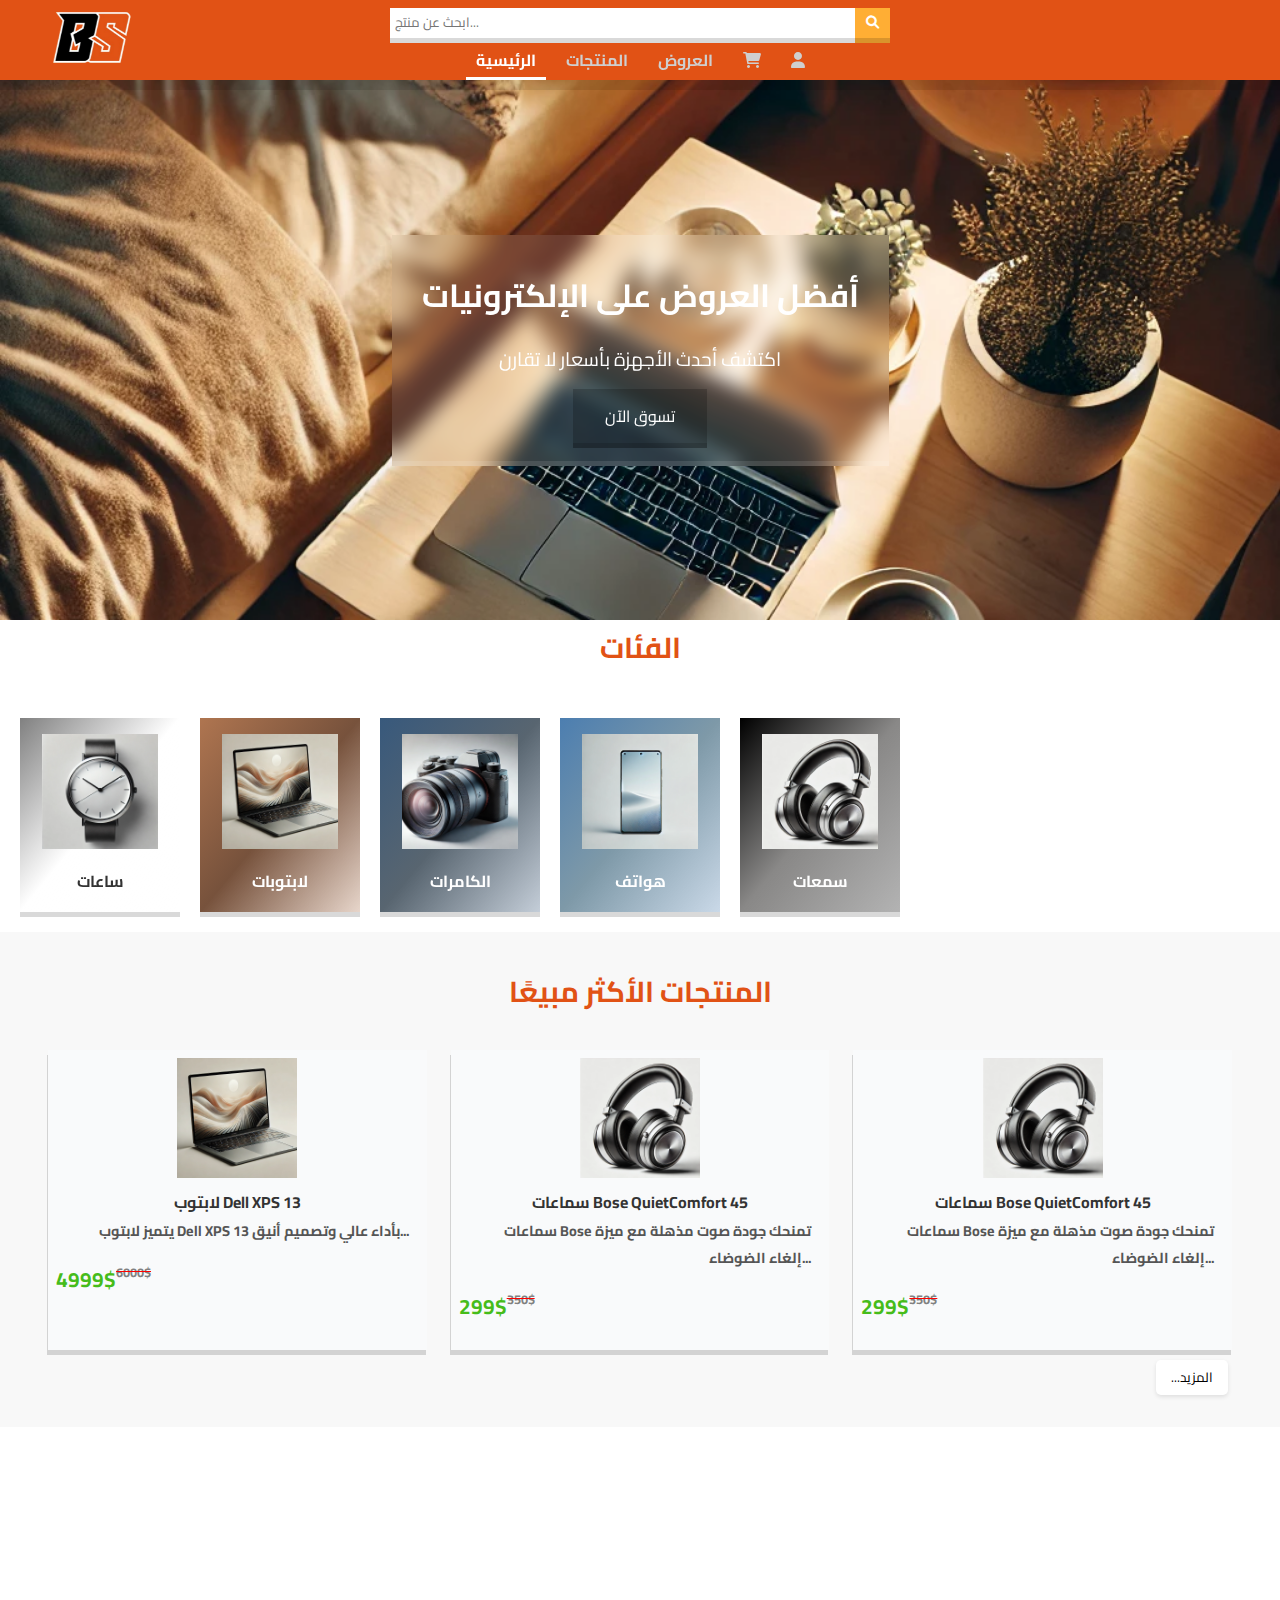
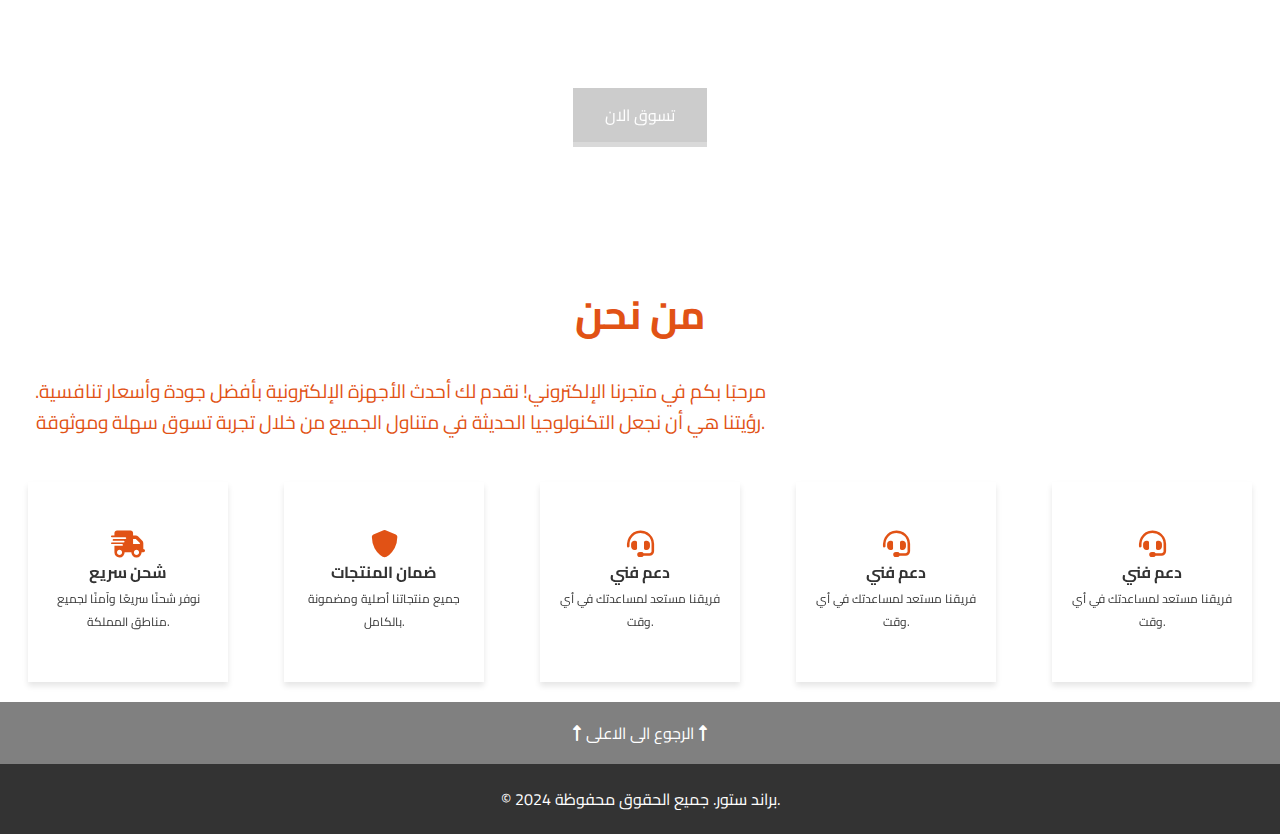
==== commit a237a2fb: "new stayle" ====
--- a/index.html
+++ b/index.html
@@ -42,7 +42,7 @@
             </button>
           </div>
           <nav class="side-navigation">
-            <button class="toggle-menu-button" id="toggle-menu-btn" onclick="toggleSideMenu()">
+            <button class="toggle-menu-button" id="toggle-menu-btn" >
               <i class="fa-solid fa-bars"></i>
             </button>
             <ul class="side-menu" id="side-menu">
--- a/css/styles.css
+++ b/css/styles.css
@@ -51,6 +51,7 @@
   z-index: 1000;
   box-shadow: 0 10px 0px rgba(0, 0, 0, 0.1);
   transition: all 0.2s ease-in-out;
+  padding-top: 5px;
 }
 
 header.header-hidden {
@@ -119,10 +120,9 @@
 
 /* شريط البحث */
 .header-top {
-  display: flex;
-  align-items: center;
-  gap: 20px;
-  margin-top: 5px;
+  padding-top: 5px;
+  display: flex;
+  align-items: center;
   width: 100%;
   justify-content: center;
   position: relative;
@@ -140,20 +140,13 @@
   top: -40px;
   left: 1%;
 }
-
+/* 
 .search-wrapper {
-  box-shadow: 0 5px 0px rgba(0, 0, 0, 0.2);
-  display: flex;
-  align-items: center;
-  border-radius: 5px;
-  padding: 10px 0;
+  display: flex;
+  align-items: center;
   max-width: 500px;
   width: 50%;
-
-  height: 35px;
-  overflow: hidden;
-  background: var(--color-white);
-
+  height: 35px;
   transition: 0.3s ease-in-out;
 }
 
@@ -167,7 +160,10 @@
   caret-color: var(--primary-color);
   height: 35px;
   width: calc(100% - 35px);
-  border-bottom: 5px solid #cfcfcf;
+
+  background: var(--color-white);
+  border-bottom: 5px solid rgba(0, 0, 0, 0.15);
+  transition: 0.3s ease-in-out;
 }
 
 .search-button {
@@ -181,21 +177,62 @@
   display: flex;
   justify-content: center;
   align-items: center;
-  border-bottom: 5px solid #e08c0f;
-}
-
-.search-button i {
-  font-size: 0.9rem;
+  border-bottom: 5px solid rgba(0, 0, 0, 0.15);
+  transition: 0.3s ease-in-out;
+}
+
+.toggle-menu-button:hover,
+.search-button:hover,
+.search-input-field:focus,
+.search-input-field:hover {
+  margin-top: 5px;
+  border-bottom: 0px solid rgba(0, 0, 0, 0.15);
+} */
+
+.search-wrapper {
+  display: flex;
+  justify-content: center;
+  align-items: center;
+  height: 30px;
+  max-width: 500px;
+  width: 50%;
+  transition: 0.3s ease-in-out;
+}
+
+.search-input-field {
+  border: none;
+  outline: none;
+  padding: 5px;
+  color: var(--text-color-dark);
+  caret-color: var(--primary-color);
+  height: 35px;
+  width: calc(100% - 35px);
+  background: var(--color-white);
+  border-bottom: 5px solid rgba(0, 0, 0, 0.15);
   transition: 0.2s ease-in-out;
 }
-
-.search-button:hover {
-  width: 60px;
-}
-
-.search-button:hover i {
-  transform: scale(1.1);
-  color: var(--text-color-light);
+.search-button {
+  border: 0;
+  outline: none;
+  background: var(--shade-4);
+  padding: 5px;
+  color: var(--text-color-light);
+  height: 35px;
+  width: 35px;
+  cursor: pointer;
+  display: flex;
+  justify-content: center;
+  align-items: center;
+  border-bottom: 5px solid rgba(0, 0, 0, 0.15);
+  transition: 0.1s ease-in-out;
+}
+.toggle-menu-button.on,
+.toggle-menu-button:active,
+.search-input-field:focus,
+.search-button:active {
+  margin-top: 5px;
+  height: 30px;
+  border-bottom: 0px solid #00000016;
 }
 
 .toggle-menu-button {
@@ -204,15 +241,11 @@
   background-color: var(--shade-4);
   color: var(--text-color-light);
   border: none;
-  width: 50px;
-  height: 35px;
-  border-radius: 5px;
+  width: 35px;
+  height: 35px;
   cursor: pointer;
-  transition: 0.3s ease;
-  justify-content: center;
-  align-items: center;
-  border-bottom: 5px solid #e08c0f;
-  box-shadow: 0px 5px 0px rgba(0, 0, 0, 0.2);
+  border-bottom: 5px solid rgba(0, 0, 0, 0.15);
+  transition: 0.1s ease-in-out;
 }
 
 /* تنسيق القائمة الجانبية */
@@ -245,7 +278,7 @@
 
 .side-navigation,
 .side-menu {
-  display: flex;
+  display: none;
   list-style: none;
 }
 
@@ -298,14 +331,14 @@
 
 @media (max-width: 600px) {
   header {
-    padding-bottom: 15px;
+    padding-bottom: 10px;
   }
 
   header.header-hidden {
     background: #e15215b6;
   }
 
-  .header-top{
+  .header-top {
     gap: 10px;
   }
 
@@ -316,19 +349,17 @@
   .logo img {
     width: 100px;
     height: 100px;
-    top: -30px;
-    left: -10px;
-  }
-
-  .main-nav {
+    top: -25px;
+    left: -5px;
+  }
+
+  .main-navigation {
     display: none;
   }
 
-  .side-navigation {
-    display: block;
-  }
-
-  .side-navigation .toggle-menu-button {
+  .side-navigation .toggle-menu-button,
+  .side-navigation,
+  .side-menu {
     display: block;
   }
 
--- a/css/index.css
+++ b/css/index.css
@@ -18,9 +18,8 @@
 .hero-content {
   background: rgba(255, 255, 255, 0.1);
   backdrop-filter: blur(10px);
-  border: 2px solid rgba(255, 255, 255, 0.1);
+  border-bottom: 5px solid rgba(255, 255, 255, 0.1);
   padding: 30px;
-  border-radius: 10px;
 }
 
 .hero-content h1,
@@ -40,18 +39,16 @@
 }
 
 .hero-content .btn {
-  box-shadow: 0 2px 8px rgba(0, 0, 0, 0.2);
+  border-bottom: 5px solid rgba(0, 0, 0, 0.15);
   color: var(--font-color-1);
   padding: 0.75rem 2rem;
   font-size: 1rem;
-  border-radius: 5px;
   background: rgba(0, 0, 0, 0.2);
   transition: all 0.3s ease;
 }
 
 .hero-content .btn:hover {
   background: rgba(0, 0, 0, 0.5);
-  box-shadow: 0 2px 12px rgba(0, 0, 0, 0.4);
 }
 
 @media (width<600px) {
@@ -99,29 +96,26 @@
 .category-card {
   text-align: center;
   padding: 1rem;
-  border-radius: 10px;
   background: linear-gradient(
     to bottom right,
     gray 0%,
     var(--color-white) 50%,
     rgba(255, 255, 255, 0.5) 100%
   );
-  backdrop-filter: blur(10px);
-  box-shadow: 0 2px 4px rgba(0, 0, 0, 0.1);
+  box-shadow: 0 5px 0px rgba(0, 0, 0, 0.15);
   transition: all 0.3s ease;
   min-width: 130px;
 }
 
 .category-card:hover {
   transform: translateY(-10px);
-  box-shadow: 0 4px 8px rgba(0, 0, 0, 0.2);
+  box-shadow: -5px 15px 0px rgba(0, 0, 0, 0.15);
 }
 
 .category-card img {
   width: 90%;
   height: auto;
   margin-bottom: 0.5rem;
-  border-radius: 5px;
 }
 
 .category-card h3 {
@@ -131,33 +125,19 @@
 
 @media (width<768px) {
   .categories .section-title {
-    margin-bottom: .5rem;
+    margin-bottom: 0.5rem;
     font-size: 1.5rem;
   }
-  
+
   .swiper-categoty {
     padding: 20px;
   }
-  
+
   .category-card {
-    padding: .7rem;
-    border-radius: 5px;
-    background: linear-gradient(
-      to bottom right,
-      gray 0%,
-      var(--color-white) 50%,
-      rgba(255, 255, 255, 0.5) 100%
-    );
-    box-shadow: 0 2px 4px rgba(0, 0, 0, 0.1);
-    transition: all 0.3s ease;
+    padding: 0.7rem;
     min-width: 130px;
   }
-  
-  .category-card:hover {
-    transform: translateY(-10px);
-    box-shadow: 0 4px 16px rgba(0, 0, 0, 0.2);
-  }
-  
+
   .category-card img {
     width: 100%;
     height: auto;
@@ -189,28 +169,26 @@
   padding: 0 1rem;
 }
 .product-card {
-  text-align: center;
-  padding: 1rem;
-  border-radius: 10px;
+  border: 0px solid rgba(0, 0, 0, 0.15);
+  text-align: center;
+  padding: .5rem;
   background: #f9fafb;
-  box-shadow: 0 2px 4px rgba(0, 0, 0, 0.1);
-  transition: 0.3s ease;
-  overflow: hidden;
+  box-shadow: -1px 5px 0px rgba(0, 0, 0, 0.15);
   position: relative; /* لضمان أن السعر يظل داخل البطاقة */
   min-height: 300px; /* جعل البطاقة مرنة مع حد أدنى للارتفاع */
-}
-
-/* تأثير التحويم */
+  transition: transform 0.3s ease, box-shadow 0.3s ease;
+}
+
 .product-card:hover {
   background: var(--font-color-1);
   transform: translateY(-10px);
-  box-shadow: 0 4px 8px rgba(0, 0, 0, 0.2);
+  border: 1px solid rgba(0, 0, 0, 0.15);
+  box-shadow: -5px 15px 0px rgba(0, 0, 0, 0.15);
 }
 
 .product-card img {
   max-width: 120px;
   max-height: 120px;
-  border-radius: 5px;
   object-fit: cover; /* ضمان ملاءمة الصورة داخل الحيز المحدد */
 }
 
@@ -331,9 +309,8 @@
 .offer-content {
   background: rgba(255, 255, 255, 0.1);
   backdrop-filter: blur(10px);
-  border: 2px solid rgba(255, 255, 255, 0.1);
+  border-bottom: 10px solid rgba(255, 255, 255, 0.1);
   padding: 30px 60px;
-  border-radius: 15px;
 }
 
 .offer-content h1 {
@@ -347,18 +324,16 @@
 }
 
 .offer-content .btn {
-  box-shadow: 0 2px 8px rgba(0, 0, 0, 0.2);
+  box-shadow: 0 5px 0px rgba(0, 0, 0, 0.15);
   color: var(--font-color-1);
   padding: 0.75rem 2rem;
   font-size: 1rem;
-  border-radius: 5px;
   background: rgba(0, 0, 0, 0.2);
   transition: all 0.3s ease;
 }
 
 .offer-content .btn:hover {
   background: rgba(0, 0, 0, 0.5);
-  box-shadow: 0 2px 12px rgba(0, 0, 0, 0.4);
 }
 
 @media (width<600px) {
@@ -412,7 +387,6 @@
 .feature-box {
   background: var(--color-white);
   color: var(--color-gray);
-  border-radius: 10px;
   box-shadow: 0 4px 6px rgba(0, 0, 0, 0.1);
   padding: 15px;
   width: 100%;
@@ -431,17 +405,6 @@
   border: 5px solid var(--main-color);
 }
 
-.feature-box:hover {
-  padding: 10px;
-}
-
-.feature-box:hover i,
-.feature-box:hover p,
-.feature-box:hover h3 {
-  scale: 1.1;
-  margin-bottom: 5px;
-}
-
 .feature-box i {
   font-size: 1.7rem;
   color: var(--main-color);
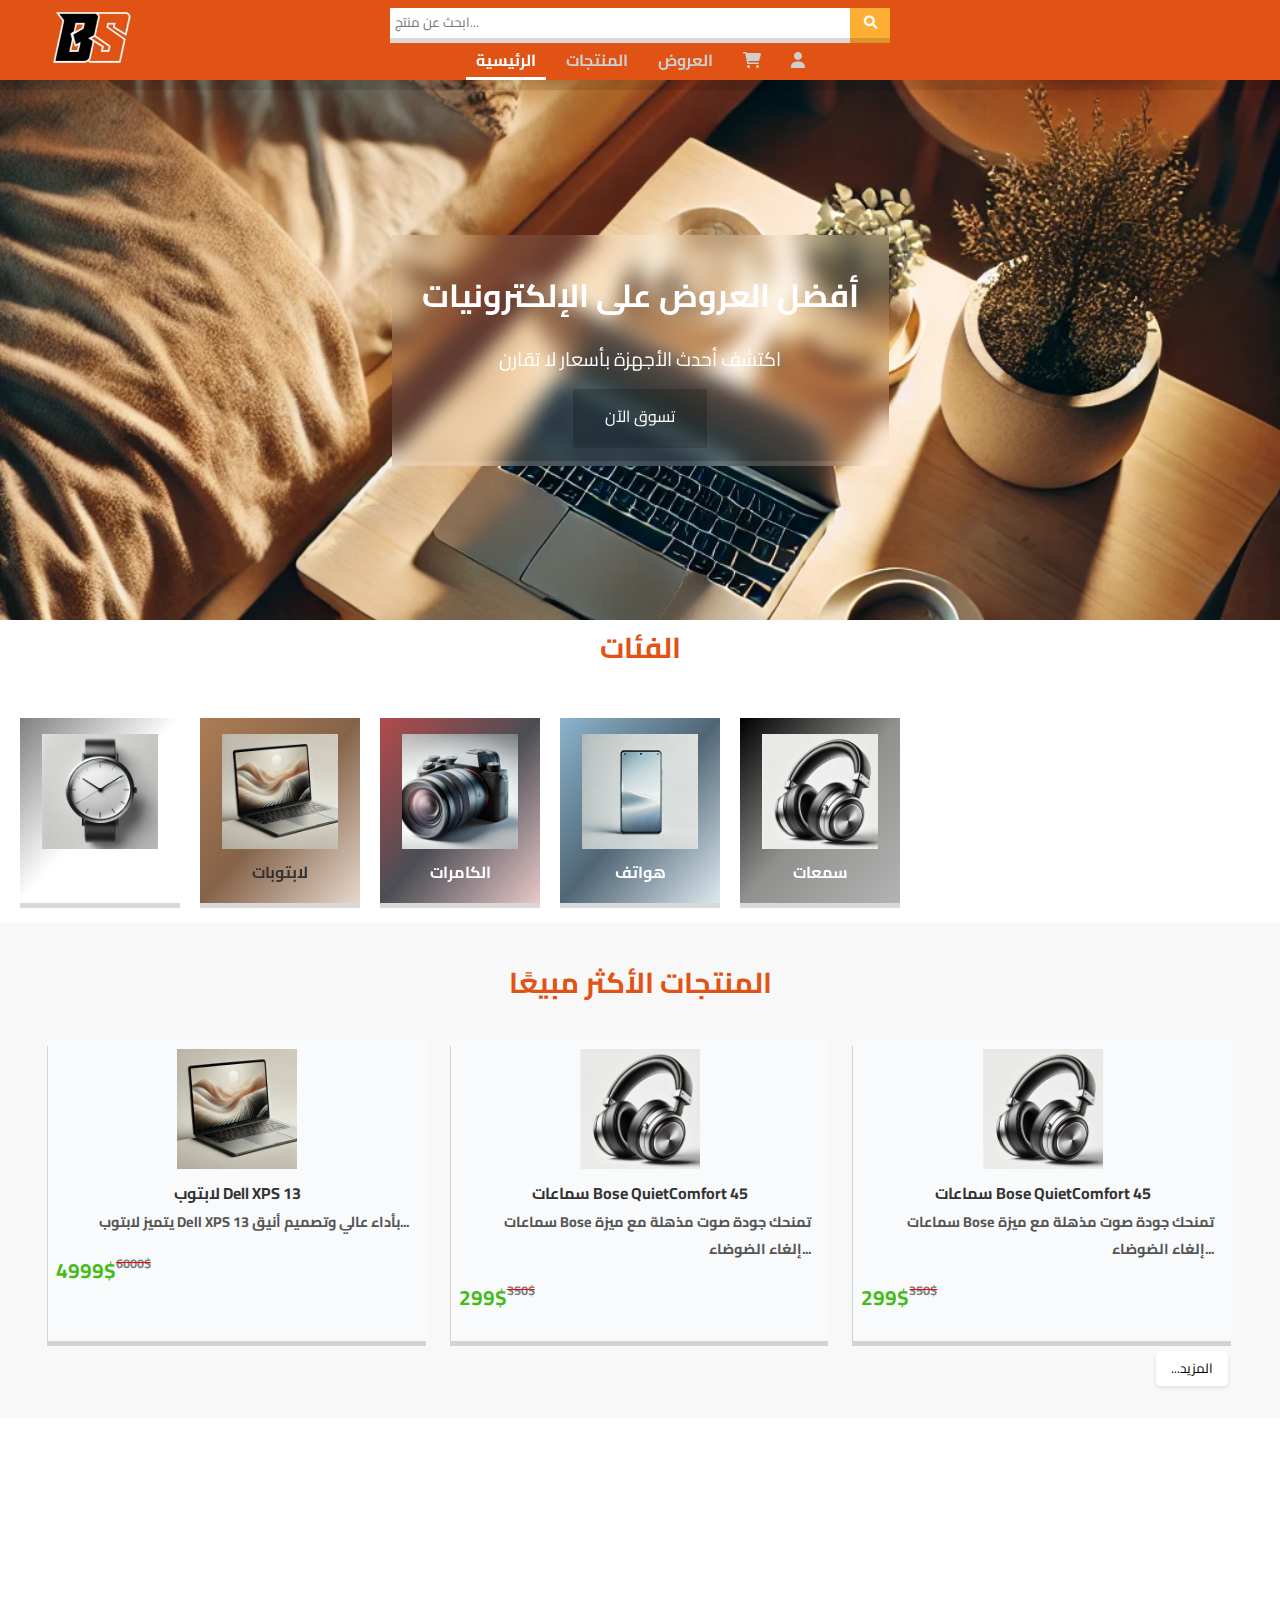
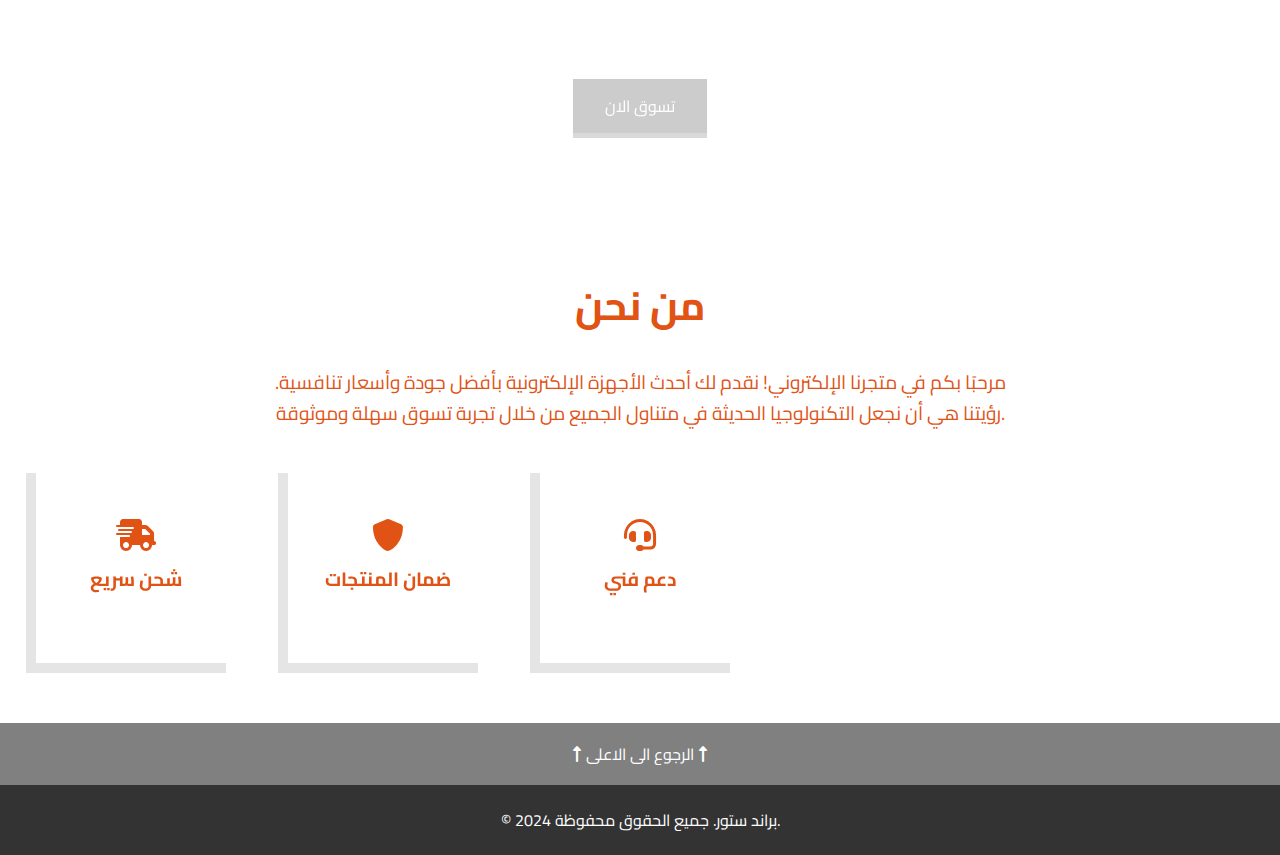
==== commit 765b9202: "new stayle 2" ====
--- a/index.html
+++ b/index.html
@@ -24,29 +24,29 @@
   </head>
   <body>
     <header>
-      <div class="header-container">
+      <div class="header-con">
         <div class="header-top">
           <div class="logo">
             <a href="./index.html">
               <img src="./img/icon/logo.png" alt="">
             </a>
           </div>
-          <div class="search-wrapper">
+          <div class="search-con">
             <input
               type="text"
-              class="search-input-field"
+              class="btn-f search-inp"
               placeholder="ابحث عن منتج..."
             />
-            <button class="search-button">
+            <button class="btn search-btn">
               <i class="fas fa-search"></i>
             </button>
-          </div>
-          <nav class="side-navigation">
-            <button class="toggle-menu-button" id="toggle-menu-btn" >
+            <button class="btn menu-btn" id="menu-btn" onclick="oac_menu()">
               <i class="fa-solid fa-bars"></i>
             </button>
+          </div>
+          <nav class="side-nav">
             <ul class="side-menu" id="side-menu">
-              <li><a href="./index.html" class="active-link">الرئـــــــــيسية</a></li>
+              <li><a href="./index.html" class="active">الرئـــــــــيسية</a></li>
               <li><a href="./html/products.html">المنتجــــــــات</a></li>
               <li><a href="./html/offers.html">العـــــــــروض</a></li>
               <li><a href="./html/cart.html">السلـــــــــــــة</a></li>
@@ -54,9 +54,9 @@
             </ul>
           </nav>
         </div>
-        <nav class="main-navigation">
+        <nav>
           <ul class="main-nav">
-            <li><a href="./index.html" class="active-link">الرئيسية</a></li>
+            <li><a href="./index.html" class="active">الرئيسية</a></li>
             <li><a href="./html/products.html">المنتجات</a></li>
             <li><a href="./html/offers.html">العروض</a></li>
             <li>
@@ -75,7 +75,7 @@
         <div class="hero-content">
           <h1>أفضل العروض على الإلكترونيات</h1>
           <p>اكتشف أحدث الأجهزة بأسعار لا تقارن</p>
-          <a href="#" class="btn">تسوق الآن</a>
+          <a href="#" class="hero-btn ">تسوق الآن</a>
         </div>
       </section>
 
@@ -141,63 +141,55 @@
         <div class="offer-content">
           <h1>عروض لفتره محدودة</h1>
           <p>استمتع بافضل الاسعار</p>
-          <a href="/html/offers.html" class="btn">تسوق الان</a>
+          <a href="/html/offers.html" class="offer-btn">تسوق الان</a>
         </div>
       </section>
 
       <section class="about-section">
         <h2>من نحن</h2>
         <p class="text">
-          مرحبًا بكم في متجرنا الإلكتروني! نقدم لك أحدث الأجهزة الإلكترونية
-          بأفضل جودة وأسعار تنافسية. رؤيتنا هي أن نجعل التكنولوجيا الحديثة في
-          متناول الجميع من خلال تجربة تسوق سهلة وموثوقة.
+          مرحبًا بكم في متجرنا الإلكتروني! نقدم لك أحدث الأجهزة الإلكترونية بأفضل جودة وأسعار تنافسية. رؤيتنا هي أن نجعل التكنولوجيا الحديثة في متناول الجميع من خلال تجربة تسوق سهلة وموثوقة.
         </p>
         <div class="swiper-about">
           <div class="swiper-wrapper">
             <div class="swiper-slide">
-              <div class="features">
-                <div class="feature-box">
-                  <i class="fas fa-shipping-fast"></i>
-                  <h3>شحن سريع</h3>
-                  <p>نوفر شحنًا سريعًا وآمنًا لجميع مناطق المملكة.</p>
+              <div class="feature-box" onclick="toggleFlip(this)">
+                <div class="feature-box-inner">
+                  <div class="feature-box-front">
+                    <i class="fas fa-shipping-fast"></i>
+                    <h3>شحن سريع</h3>
+                  </div>
+                  <div class="feature-box-back">
+                    <p>نوفر شحنًا سريعًا وآمنًا لجميع مناطق المملكة.</p>
+                  </div>
                 </div>
               </div>
             </div>
-            <!-- الشريحة الثالثة -->
+      
             <div class="swiper-slide">
-              <div class="features">
-                <div class="feature-box">
-                  <i class="fas fa-shield-alt"></i>
-                  <h3>ضمان المنتجات</h3>
-                  <p>جميع منتجاتنا أصلية ومضمونة بالكامل.</p>
+              <div class="feature-box" onclick="toggleFlip(this)">
+                <div class="feature-box-inner">
+                  <div class="feature-box-front">
+                    <i class="fas fa-shield-alt"></i>
+                    <h3>ضمان المنتجات</h3>
+                  </div>
+                  <div class="feature-box-back">
+                    <p>جميع منتجاتنا أصلية ومضمونة بالكامل.</p>
+                  </div>
                 </div>
               </div>
             </div>
-            <!-- الشريحة الرابعة -->
+      
             <div class="swiper-slide">
-              <div class="features">
-                <div class="feature-box">
-                  <i class="fas fa-headset"></i>
-                  <h3>دعم فني</h3>
-                  <p>فريقنا مستعد لمساعدتك في أي وقت.</p>
-                </div>
-              </div>
-            </div>
-            <div class="swiper-slide">
-              <div class="features">
-                <div class="feature-box">
-                  <i class="fas fa-headset"></i>
-                  <h3>دعم فني</h3>
-                  <p>فريقنا مستعد لمساعدتك في أي وقت.</p>
-                </div>
-              </div>
-            </div>
-            <div class="swiper-slide">
-              <div class="features">
-                <div class="feature-box">
-                  <i class="fas fa-headset"></i>
-                  <h3>دعم فني</h3>
-                  <p>فريقنا مستعد لمساعدتك في أي وقت.</p>
+              <div class="feature-box" onclick="toggleFlip(this)">
+                <div class="feature-box-inner">
+                  <div class="feature-box-front">
+                    <i class="fas fa-headset"></i>
+                    <h3>دعم فني</h3>
+                  </div>
+                  <div class="feature-box-back">
+                    <p>فريقنا مستعد لمساعدتك في أي وقت.</p>
+                  </div>
                 </div>
               </div>
             </div>
--- a/css/styles.css
+++ b/css/styles.css
@@ -30,16 +30,6 @@
   color: var(--color-gray);
 }
 
-.container {
-  width: 100%;
-  max-width: 1200px;
-  margin: 0 auto;
-}
-
-.container h2 {
-  margin-block: 10px;
-}
-
 /* تنسيق Header */
 header {
   background: var(--main-color);
@@ -59,7 +49,7 @@
   background: #e15215bd;
 }
 
-.header-container {
+.header-con {
   display: flex;
   flex-direction: column;
   align-items: center;
@@ -104,16 +94,16 @@
   transition: transform 0.2s;
 }
 
-.main-nav a.active-link::after,
-.side-menu a.active-link::after {
+.main-nav a.active::after,
+.side-menu a.active::after {
   transform-origin: left;
   transform: scaleX(1);
 }
 
 .main-nav a:hover,
 .side-menu a:hover,
-.main-nav a.active-link,
-.side-menu a.active-link {
+.main-nav a.active,
+.side-menu a.active {
   color: var(--text-color-light);
   font-weight: bold;
 }
@@ -140,56 +130,8 @@
   top: -40px;
   left: 1%;
 }
-/* 
-.search-wrapper {
-  display: flex;
-  align-items: center;
-  max-width: 500px;
-  width: 50%;
-  height: 35px;
-  transition: 0.3s ease-in-out;
-}
-
-.search-input-field {
-  border: none;
-  background: none;
-  outline: none;
-  font-size: 0.7em;
-  padding: 10px;
-  color: var(--text-color-dark);
-  caret-color: var(--primary-color);
-  height: 35px;
-  width: calc(100% - 35px);
-
-  background: var(--color-white);
-  border-bottom: 5px solid rgba(0, 0, 0, 0.15);
-  transition: 0.3s ease-in-out;
-}
-
-.search-button {
-  background-color: var(--shade-4);
-  color: var(--text-color-light);
-  border: none;
-  width: 50px;
-  height: 35px;
-  cursor: pointer;
-  transition: 0.3s ease;
-  display: flex;
-  justify-content: center;
-  align-items: center;
-  border-bottom: 5px solid rgba(0, 0, 0, 0.15);
-  transition: 0.3s ease-in-out;
-}
-
-.toggle-menu-button:hover,
-.search-button:hover,
-.search-input-field:focus,
-.search-input-field:hover {
-  margin-top: 5px;
-  border-bottom: 0px solid rgba(0, 0, 0, 0.15);
-} */
-
-.search-wrapper {
+
+.search-con {
   display: flex;
   justify-content: center;
   align-items: center;
@@ -199,7 +141,7 @@
   transition: 0.3s ease-in-out;
 }
 
-.search-input-field {
+.search-inp {
   border: none;
   outline: none;
   padding: 5px;
@@ -208,52 +150,42 @@
   height: 35px;
   width: calc(100% - 35px);
   background: var(--color-white);
-  border-bottom: 5px solid rgba(0, 0, 0, 0.15);
   transition: 0.2s ease-in-out;
 }
-.search-button {
+.search-btn {
   border: 0;
   outline: none;
   background: var(--shade-4);
   padding: 5px;
   color: var(--text-color-light);
   height: 35px;
-  width: 35px;
+  width: 40px;
   cursor: pointer;
   display: flex;
   justify-content: center;
   align-items: center;
-  border-bottom: 5px solid rgba(0, 0, 0, 0.15);
   transition: 0.1s ease-in-out;
 }
-.toggle-menu-button.on,
-.toggle-menu-button:active,
-.search-input-field:focus,
-.search-button:active {
-  margin-top: 5px;
-  height: 30px;
-  border-bottom: 0px solid #00000016;
-}
-
-.toggle-menu-button {
+
+.menu-btn {
   margin-right: 5px;
   display: none;
   background-color: var(--shade-4);
   color: var(--text-color-light);
   border: none;
-  width: 35px;
+  width: 40px;
   height: 35px;
   cursor: pointer;
-  border-bottom: 5px solid rgba(0, 0, 0, 0.15);
   transition: 0.1s ease-in-out;
+  margin-left: 20px;
 }
 
 /* تنسيق القائمة الجانبية */
-.side-navigation {
+.side-menu {
   display: none;
 }
 
-.side-navigation ul {
+.side-menu {
   background: #e15215cd;
   backdrop-filter: blur(2px);
   display: flex;
@@ -269,20 +201,18 @@
   transition: all 0.2s ease-in-out;
 }
 
-.side-navigation ul.menu-visible {
+.side-menu.visible {
   left: 0px;
   transform: translateY(0) scale(1);
 }
 
-/*  =================== */
-
-.side-navigation,
+.side-nav,
 .side-menu {
   display: none;
   list-style: none;
 }
 
-.side-navigation li,
+.side-nav li,
 .side-menu li {
   padding: 5px;
   display: flex;
@@ -290,7 +220,7 @@
   transition: 0.3s ease-in-out;
 }
 
-.side-navigation a,
+.side-nav a,
 .side-menu a {
   text-decoration: none;
   padding: 0 10px;
@@ -300,7 +230,7 @@
   position: relative;
 }
 
-.side-navigation a::after,
+.side-nav a::after,
 .side-menu a::after {
   content: "";
   position: absolute;
@@ -313,16 +243,16 @@
   transition: transform 0.2s ease;
 }
 
-.side-navigation a.active-link::after,
-.side-menu a.active-link::after {
+.side-nav a.active::after,
+.side-menu a.active::after {
   transform-origin: right;
   transform: scaleX(1);
 }
 
-.side-navigation a:hover,
+.side-nav a:hover,
 .side-menu a:hover,
-.side-navigation a.active-link,
-.side-menu a.active-link {
+.side-nav a.active,
+.side-menu a.active {
   color: var(--text-color-light);
   font-weight: bold;
 }
@@ -342,6 +272,10 @@
     gap: 10px;
   }
 
+  .search-con {
+   width: 80%;
+  }
+
   .logo {
     width: 100px;
   }
@@ -349,23 +283,18 @@
   .logo img {
     width: 100px;
     height: 100px;
-    top: -25px;
+    top: -30px;
     left: -5px;
   }
 
-  .main-navigation {
+  .main-nav {
     display: none;
   }
 
-  .side-navigation .toggle-menu-button,
-  .side-navigation,
+  .menu-btn,
+  .side-nav,
   .side-menu {
     display: block;
-  }
-
-  .search-wrapper.search-focused,
-  .search-wrapper {
-    width: calc(90% - 35px);
   }
 }
 
@@ -400,3 +329,20 @@
   color: var(--text-color-light);
   padding: 1rem;
 }
+
+/* fast css  */
+
+.btn-f,
+.btn {
+  border-bottom: 5px solid rgba(0, 0, 0, 0.15);
+}
+
+.btn:active,
+.btn-f:focus {
+  margin-top: 7px;
+  height: calc(100% - 2px);
+  border-bottom: 2px solid #00000016;
+}
+
+/* end  */
+
--- a/css/index.css
+++ b/css/index.css
@@ -38,8 +38,8 @@
   margin-bottom: 1.5rem;
 }
 
-.hero-content .btn {
-  border-bottom: 5px solid rgba(0, 0, 0, 0.15);
+.hero-content .hero-btn {
+  box-shadow: 0 5px 0px rgba(0, 0, 0, 0.15);
   color: var(--font-color-1);
   padding: 0.75rem 2rem;
   font-size: 1rem;
@@ -47,9 +47,10 @@
   transition: all 0.3s ease;
 }
 
-.hero-content .btn:hover {
+.hero-content .hero-btn:active {
   background: rgba(0, 0, 0, 0.5);
 }
+
 
 @media (width<600px) {
   .hero {
@@ -69,7 +70,7 @@
     margin-bottom: 1rem;
   }
 
-  .hero-content .btn {
+  .hero-content .hero-btn {
     font-size: 0.8rem;
   }
 }
@@ -94,6 +95,8 @@
 }
 
 .category-card {
+  display: flex;
+  flex-direction: column;
   text-align: center;
   padding: 1rem;
   background: linear-gradient(
@@ -180,7 +183,6 @@
 }
 
 .product-card:hover {
-  background: var(--font-color-1);
   transform: translateY(-10px);
   border: 1px solid rgba(0, 0, 0, 0.15);
   box-shadow: -5px 15px 0px rgba(0, 0, 0, 0.15);
@@ -268,7 +270,7 @@
   }
   .products-grid {
     display: grid;
-    grid-template-columns: repeat(auto-fit, minmax(150px, 1fr));
+    grid-template-columns: repeat(auto-fit, minmax(140px, 1fr));
     gap: 1rem;
     padding: 0;
   }
@@ -323,7 +325,7 @@
   margin-bottom: 1.5rem;
 }
 
-.offer-content .btn {
+.offer-content .offer-btn {
   box-shadow: 0 5px 0px rgba(0, 0, 0, 0.15);
   color: var(--font-color-1);
   padding: 0.75rem 2rem;
@@ -332,7 +334,7 @@
   transition: all 0.3s ease;
 }
 
-.offer-content .btn:hover {
+.offer-content .offer-btn:hover {
   background: rgba(0, 0, 0, 0.5);
 }
 
@@ -348,7 +350,7 @@
     font-size: 1.5rem;
   }
 
-  .offer-content .btn,
+  .offer-content .offer-btn,
   .offer-content p {
     font-size: 1rem;
   }
@@ -356,7 +358,6 @@
 /* about us =========================================================== */
 
 .about-section {
-  background: linear-gradient(135deg, var(--color-4), var(--color-3));
   color: var(--main-color);
   text-align: center;
 }
@@ -370,70 +371,92 @@
   font-size: 1.2rem;
   line-height: 1.6;
   max-width: 800px;
+  margin: auto;
 }
 
 .swiper-about {
   width: 100%;
   height: auto;
   overflow: hidden;
-}
-
-.features {
+  padding: 10px;
+}
+
+.swiper-wrapper {
+  display: flex;
+}
+
+.swiper-slide {
   display: flex;
   justify-content: center;
-  padding: 20px;
+  align-items: center;
+  width: 300px;
 }
 
 .feature-box {
+  perspective: 1000px;
+  min-width: 200px;
+  max-width: 200px;
+  height: 250px;
+}
+
+.feature-box-inner {
+  position: relative;
+  width: 100%;
+  height: 100%;
+  text-align: center;
+  transition: transform 0.6s;
+  transform-style: preserve-3d;
+}
+
+.feature-box-front,
+.feature-box-back {
+  position: absolute;
+  width: 200px;
+  height: 200px;
+  backface-visibility: hidden;
+  display: flex;
+  flex-direction: column;
+  justify-content: center;
+  align-items: center;
+  padding: 10px;
+  box-shadow: -10px 10px 0px rgba(0, 0, 0, 0.1);
+}
+
+.feature-box-front {
   background: var(--color-white);
   color: var(--color-gray);
-  box-shadow: 0 4px 6px rgba(0, 0, 0, 0.1);
-  padding: 15px;
-  width: 100%;
-  min-width: 200px;
-  max-width: 200px;
-  height: 200px;
-  text-align: center;
-  transition: transform 0.3s;
-  display: flex;
-  flex-direction: column;
-  justify-content: center;
-}
-
-.feature-box:hover {
-  transform: rotateZ(5deg) translateY(-5px);
+}
+
+.feature-box-front:hover{
   border: 5px solid var(--main-color);
 }
 
+.feature-box-back {
+  background: var(--main-color);
+  color: var(--color-white);
+  transform: rotateY(180deg);
+}
+
 .feature-box i {
-  font-size: 1.7rem;
+  font-size: 2rem;
+  margin-bottom: 10px;
   color: var(--main-color);
-  transition: 0.3s ease;
 }
 
 .feature-box h3 {
-  font-size: 1rem;
-  transition: 0.3s ease;
+  color: var(--main-color);
+  font-size: 1.2rem;
+  margin-bottom: 10px;
 }
 
 .feature-box p {
-  font-size: 12px;
-  transition: 0.3s ease;
-}
-
-@keyframes fadeIn {
-  from {
-    opacity: 0;
-    transform: translateY(20px);
-  }
-  to {
-    opacity: 1;
-    transform: translateY(0);
-  }
-}
-
-@media (width<600px) {
-  .features {
-    padding: 20px;
-  }
-}
+  font-size: 0.9rem;
+}
+
+.feature-box-inner {
+  cursor: pointer;
+}
+
+.feature-box-inner.clicked {
+  transform: rotateY(180deg);
+}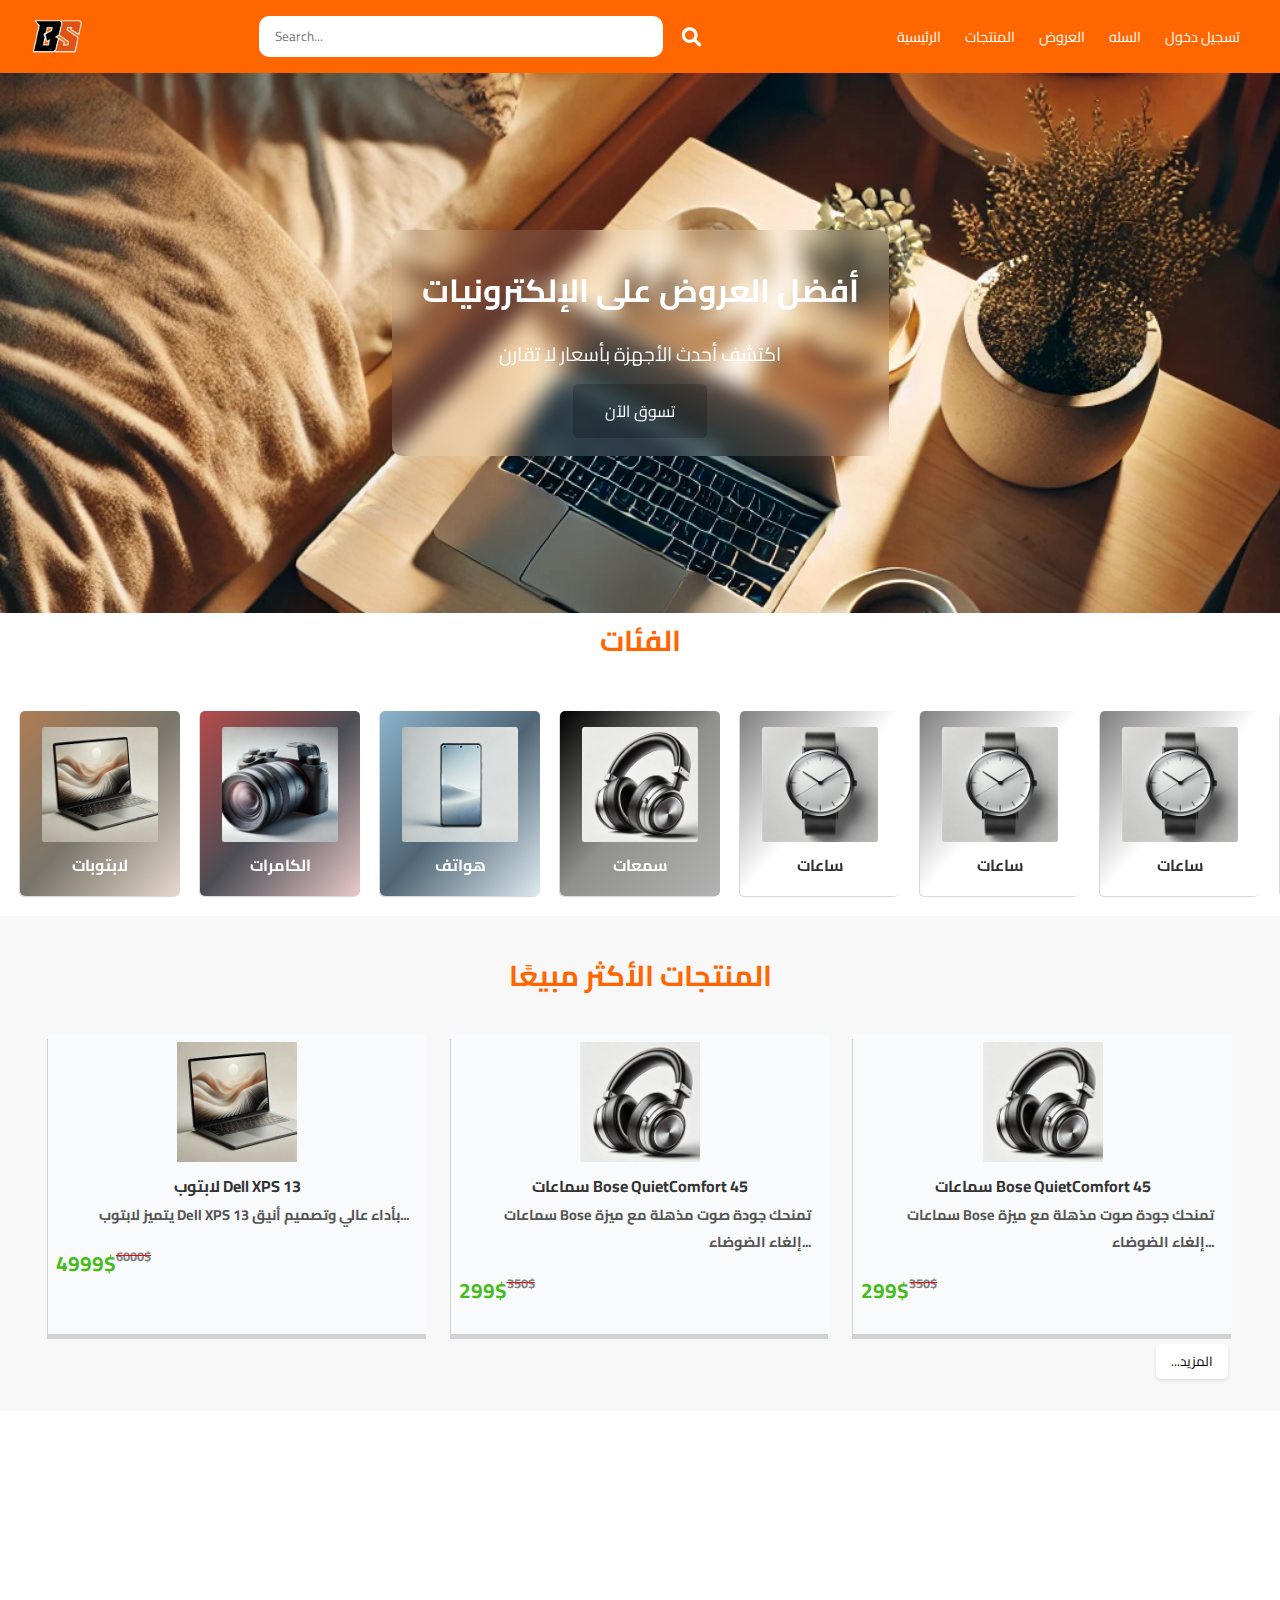
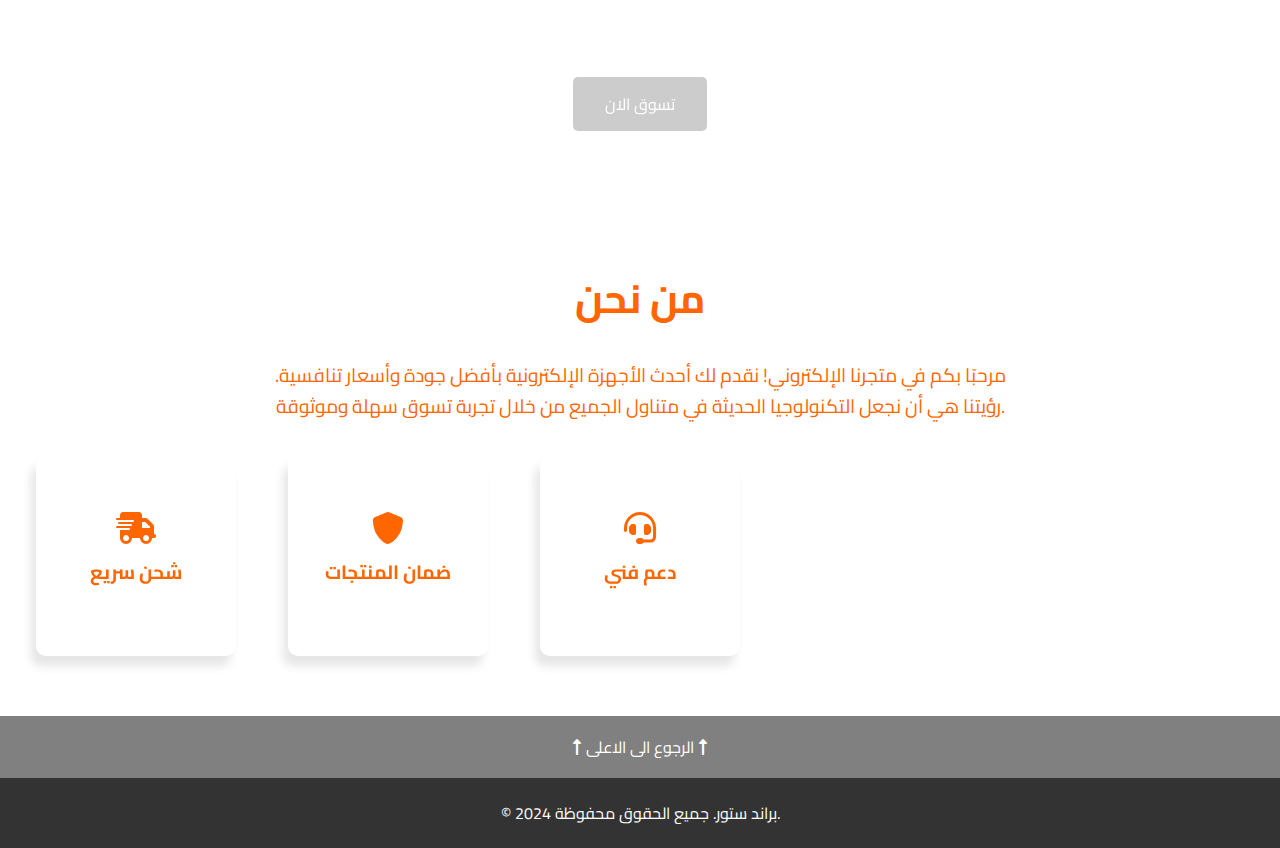
==== commit 23658fec: "header" ====
--- a/index.html
+++ b/index.html
@@ -24,49 +24,29 @@
   </head>
   <body>
     <header>
-      <div class="header-con">
-        <div class="header-top">
-          <div class="logo">
-            <a href="./index.html">
-              <img src="./img/icon/logo.png" alt="">
-            </a>
-          </div>
-          <div class="search-con">
-            <input
-              type="text"
-              class="btn-f search-inp"
-              placeholder="ابحث عن منتج..."
-            />
-            <button class="btn search-btn">
-              <i class="fas fa-search"></i>
-            </button>
-            <button class="btn menu-btn" id="menu-btn" onclick="oac_menu()">
-              <i class="fa-solid fa-bars"></i>
-            </button>
-          </div>
-          <nav class="side-nav">
-            <ul class="side-menu" id="side-menu">
-              <li><a href="./index.html" class="active">الرئـــــــــيسية</a></li>
-              <li><a href="./html/products.html">المنتجــــــــات</a></li>
-              <li><a href="./html/offers.html">العـــــــــروض</a></li>
-              <li><a href="./html/cart.html">السلـــــــــــــة</a></li>
-              <li><a href="./html/login.html">تسجيـل دخول</a></li>
-            </ul>
-          </nav>
-        </div>
-        <nav>
-          <ul class="main-nav">
-            <li><a href="./index.html" class="active">الرئيسية</a></li>
-            <li><a href="./html/products.html">المنتجات</a></li>
-            <li><a href="./html/offers.html">العروض</a></li>
-            <li>
-              <a href="./html/cart.html"><i class="fa-solid fa-cart-shopping"></i></a>
-            </li>
-            <li>
-              <a href="./html/login.html"><i class="fas fa-user"></i></a>
-            </li>
-          </ul>
-        </nav>
+      <a href="./index.html">
+        <img src="./img/icon/logo.png" alt="Brand Logo" />
+      </a>
+      <div class="search-bar">
+        <input type="text" placeholder="Search..." />
+        <button><i class="fas fa-search"></i></button>
+      </div>
+      <nav>
+        <a href="./index.html">الرئيسية</a>
+        <a href="./html/products.html">المنتجات</a>
+        <a href="./html/offers.html">العروض</a>
+        <a href="./html/cart.html">السله</a>
+        <a href="./html/login.html">تسجيل دخول</a>
+      </nav>
+      <div class="burger-menu">
+        <i class="fas fa-bars"></i>
+        <ul>
+          <li><a href="./index.html">الرئيسية</a></li>
+          <li><a href="./html/products.html">المنتجات</a></li>
+          <li><a href="./html/offers.html">العروض</a></li>
+          <li><a href="./html/cart.html">السله</a></li>
+          <li><a href="./html/login.html">تسجيل دخول</a></li>
+        </ul>
       </div>
     </header>
 
@@ -75,7 +55,7 @@
         <div class="hero-content">
           <h1>أفضل العروض على الإلكترونيات</h1>
           <p>اكتشف أحدث الأجهزة بأسعار لا تقارن</p>
-          <a href="#" class="hero-btn ">تسوق الآن</a>
+          <a href="#" class="hero-btn">تسوق الآن</a>
         </div>
       </section>
 
@@ -114,6 +94,46 @@
                 class="category-image"
               />
               <h3 class="category-name">سمعات</h3>
+            </a>
+            <a href="#" class="swiper-slide category-card">
+              <img
+                src="./img/watch.jpg"
+                alt="كاميرات"
+                class=".category-image"
+              />
+              <h3 class="category-name">ساعات</h3>
+            </a>
+            <a href="#" class="swiper-slide category-card">
+              <img
+                src="./img/watch.jpg"
+                alt="كاميرات"
+                class=".category-image"
+              />
+              <h3 class="category-name">ساعات</h3>
+            </a>
+            <a href="#" class="swiper-slide category-card">
+              <img
+                src="./img/watch.jpg"
+                alt="كاميرات"
+                class=".category-image"
+              />
+              <h3 class="category-name">ساعات</h3>
+            </a>
+            <a href="#" class="swiper-slide category-card">
+              <img
+                src="./img/watch.jpg"
+                alt="كاميرات"
+                class=".category-image"
+              />
+              <h3 class="category-name">ساعات</h3>
+            </a>
+            <a href="#" class="swiper-slide category-card">
+              <img
+                src="./img/watch.jpg"
+                alt="كاميرات"
+                class=".category-image"
+              />
+              <h3 class="category-name">ساعات</h3>
             </a>
             <a href="#" class="swiper-slide category-card">
               <img
@@ -148,7 +168,9 @@
       <section class="about-section">
         <h2>من نحن</h2>
         <p class="text">
-          مرحبًا بكم في متجرنا الإلكتروني! نقدم لك أحدث الأجهزة الإلكترونية بأفضل جودة وأسعار تنافسية. رؤيتنا هي أن نجعل التكنولوجيا الحديثة في متناول الجميع من خلال تجربة تسوق سهلة وموثوقة.
+          مرحبًا بكم في متجرنا الإلكتروني! نقدم لك أحدث الأجهزة الإلكترونية
+          بأفضل جودة وأسعار تنافسية. رؤيتنا هي أن نجعل التكنولوجيا الحديثة في
+          متناول الجميع من خلال تجربة تسوق سهلة وموثوقة.
         </p>
         <div class="swiper-about">
           <div class="swiper-wrapper">
@@ -165,7 +187,7 @@
                 </div>
               </div>
             </div>
-      
+
             <div class="swiper-slide">
               <div class="feature-box" onclick="toggleFlip(this)">
                 <div class="feature-box-inner">
@@ -179,7 +201,7 @@
                 </div>
               </div>
             </div>
-      
+
             <div class="swiper-slide">
               <div class="feature-box" onclick="toggleFlip(this)">
                 <div class="feature-box-inner">
--- a/css/styles.css
+++ b/css/styles.css
@@ -11,9 +11,9 @@
 }
 
 :root {
-  --main-color: #e15215;
-
-  --shade-1: #ef4d34;
+  --main-color: #ff6600;
+
+  --shade-1: #e15215e8;
   --shade-2: #352b2b;
   --shade-3: #ffefc7;
   --shade-4: #ffae34;
@@ -26,277 +26,194 @@
 }
 
 body {
-  position: relative;
   color: var(--color-gray);
 }
 
-/* تنسيق Header */
+/* header =============================== */
+
 header {
-  background: var(--main-color);
-  color: var(--text-color-light);
-  font-weight: 700;
+  background-color: var(--main-color);
+  color: #fff;
+  padding: 1rem 2rem;
+  display: flex;
+  align-items: center;
+  justify-content: space-between;
   position: sticky;
   top: 0;
-  width: 100%;
   z-index: 1000;
-  box-shadow: 0 10px 0px rgba(0, 0, 0, 0.1);
-  transition: all 0.2s ease-in-out;
-  padding-top: 5px;
-}
-
-header.header-hidden {
-  backdrop-filter: blur(10px);
-  background: #e15215bd;
-}
-
-.header-con {
-  display: flex;
-  flex-direction: column;
-  align-items: center;
-  justify-content: space-between;
-}
-
-/* الروابط */
-.main-nav,
-.side-menu {
-  display: flex;
-  list-style: none;
-}
-
-.main-nav li,
-.side-menu li {
-  padding: 5px;
-  display: flex;
-  align-items: center;
-}
-
-.main-nav a,
-.side-menu a {
+  transition: all 0.3s ease;
+}
+
+header.scrolled {
+  background-color: var(--shade-1);
+}
+
+header.scrolled .burger-menu ul {
+  background-color: var(--shade-1);
+}
+
+header a {
+  display: flex;
+  justify-content: center;
+  align-items: center;
+  outline: none;
+}
+
+header a img {
+  width: 50px;
+  height: auto;
+}
+
+nav {
+  display: flex;
+  gap: 0.5rem;
+  align-items: center;
+}
+
+nav a {
+  position: relative;
+  color: #fff;
   text-decoration: none;
-  padding: 0 10px;
-  color: #cfcfcf;
-  font-size: 1rem;
-  transition: color 0.3s ease, background-color 0.3s ease;
-  position: relative;
-}
-
-.main-nav a::after,
-.side-menu a::after {
+  font-size: 0.9rem;
+  padding: 0.4rem 0.5rem;
+  overflow: hidden;
+  white-space: nowrap;
+}
+
+nav a::after {
   content: "";
   position: absolute;
+  bottom: 0;
+  left: 100%;
+  width: 100%;
+  height: 3px;
+  background-color: #fff;
+  transform: translateX(0);
+  transition: left 0.3s ease;
+}
+
+nav a:hover::after {
   left: 0;
-  width: 100%;
-  bottom: -5px;
-  height: 3px;
-  background: var(--text-color-light);
-  transform-origin: right;
-  transform: scaleX(0);
-  transition: transform 0.2s;
-}
-
-.main-nav a.active::after,
-.side-menu a.active::after {
-  transform-origin: left;
-  transform: scaleX(1);
-}
-
-.main-nav a:hover,
-.side-menu a:hover,
-.main-nav a.active,
-.side-menu a.active {
-  color: var(--text-color-light);
-  font-weight: bold;
-}
-
-/* شريط البحث */
-.header-top {
-  padding-top: 5px;
-  display: flex;
-  align-items: center;
+}
+
+.search-bar {
+  display: flex;
+  align-items: center;
+  gap: 0.5rem;
   width: 100%;
   justify-content: center;
-  position: relative;
-}
-
-.logo {
-  width: 0px;
-}
-
-.logo img {
-  position: absolute;
-
-  width: 150px;
-  height: 150px;
-  top: -40px;
-  left: 1%;
-}
-
-.search-con {
-  display: flex;
-  justify-content: center;
-  align-items: center;
-  height: 30px;
-  max-width: 500px;
-  width: 50%;
-  transition: 0.3s ease-in-out;
-}
-
-.search-inp {
+}
+
+.search-bar input {
+  padding: 0.5rem  1rem;
+  border-radius: 10px;
   border: none;
   outline: none;
-  padding: 5px;
-  color: var(--text-color-dark);
-  caret-color: var(--primary-color);
-  height: 35px;
-  width: calc(100% - 35px);
-  background: var(--color-white);
+  width: 50%;
+  max-width: 450px;
+  min-width: 220px;
+  transition: 0.3s ease-in-out;
+}
+
+.search-bar input:focus {
+  width: 60%;
+  max-width: 500px;
+}
+
+.search-bar button {
+  background: transparent;
+  border: none;
+  cursor: pointer;
+  font-size: 1.2rem;
+  color: #fff;
+  height: 41px;
+  width: 41px;
+  border-radius: 10px;
   transition: 0.2s ease-in-out;
 }
-.search-btn {
-  border: 0;
-  outline: none;
-  background: var(--shade-4);
-  padding: 5px;
-  color: var(--text-color-light);
-  height: 35px;
-  width: 40px;
+.search-bar button:hover {
+  background: #fff;
+  color: #e65c00;
+}
+
+.burger-menu {
+  display: none;
   cursor: pointer;
-  display: flex;
-  justify-content: center;
-  align-items: center;
-  transition: 0.1s ease-in-out;
-}
-
-.menu-btn {
-  margin-right: 5px;
+  font-size: 1.5rem;
+}
+
+.burger-menu.active {
+  display: block;
+}
+.burger-menu ul {
+  list-style: none;
+  position: absolute;
+  top: 60px;
+  left: 0;
+  background-color: #ff6600;
+  width: 100%;
+  padding: 10px;
+  margin: 0;
+  transform: scaleY(0);
+  transform-origin: top;
+  transition: 0.3s ease;
   display: none;
-  background-color: var(--shade-4);
-  color: var(--text-color-light);
-  border: none;
-  width: 40px;
-  height: 35px;
-  cursor: pointer;
-  transition: 0.1s ease-in-out;
-  margin-left: 20px;
-}
-
-/* تنسيق القائمة الجانبية */
-.side-menu {
-  display: none;
-}
-
-.side-menu {
-  background: #e15215cd;
-  backdrop-filter: blur(2px);
-  display: flex;
-  flex-direction: column;
-  position: absolute;
-  width: 100%;
-  height: 100vh;
-  left: 50%;
-  top: 50px;
-  align-items: end;
-  padding-right: 20px;
-  transform: translateY(-50%) scale(0);
-  transition: all 0.2s ease-in-out;
-}
-
-.side-menu.visible {
-  left: 0px;
-  transform: translateY(0) scale(1);
-}
-
-.side-nav,
-.side-menu {
-  display: none;
-  list-style: none;
-}
-
-.side-nav li,
-.side-menu li {
-  padding: 5px;
-  display: flex;
-  align-items: center;
-  transition: 0.3s ease-in-out;
-}
-
-.side-nav a,
-.side-menu a {
+  overflow: hidden;
+}
+
+.burger-menu ul.active {
+  transform: scaleY(1);
+  display: block;
+}
+
+.burger-menu ul li {
+  padding: 10px;
+  text-align: center;
+}
+
+.burger-menu ul li a {
+  display: block;
+  color: #fff;
   text-decoration: none;
-  padding: 0 10px;
-  color: #ccc;
   font-size: 1rem;
-  transition: color 0.3s ease, background-color 0.3s ease;
-  position: relative;
-}
-
-.side-nav a::after,
-.side-menu a::after {
-  content: "";
-  position: absolute;
-  left: 0;
-  width: 100%;
-  bottom: -5px;
-  height: 3px;
-  transform-origin: right;
-  transform: scaleX(0);
-  transition: transform 0.2s ease;
-}
-
-.side-nav a.active::after,
-.side-menu a.active::after {
-  transform-origin: right;
-  transform: scaleX(1);
-}
-
-.side-nav a:hover,
-.side-menu a:hover,
-.side-nav a.active,
-.side-menu a.active {
-  color: var(--text-color-light);
-  font-weight: bold;
-}
-
-/*  =================== */
-
-@media (max-width: 600px) {
-  header {
-    padding-bottom: 10px;
-  }
-
-  header.header-hidden {
-    background: #e15215b6;
-  }
-
-  .header-top {
-    gap: 10px;
-  }
-
-  .search-con {
-   width: 80%;
-  }
-
-  .logo {
-    width: 100px;
-  }
-
-  .logo img {
-    width: 100px;
-    height: 100px;
-    top: -30px;
-    left: -5px;
-  }
-
-  .main-nav {
+  font-weight: 500;
+  padding: 0.7rem 1.5rem;
+  border-radius: 10px;
+  transition: all 0.3s ease;
+  text-align: center;
+}
+
+.burger-menu ul li a:hover {
+  color: #e65c00;
+  background-color: #fff;
+}
+
+.burger-menu ul li a:active {
+  background-color: #cc5200;
+  transform: translateY(2px);
+}
+/* الشاشات الصغيرة (المحمولة) */
+@media (max-width: 850px) {
+  header nav {
     display: none;
   }
 
-  .menu-btn,
-  .side-nav,
-  .side-menu {
+  .burger-menu {
     display: block;
   }
-}
+
+  .burger-menu ul {
+    position: absolute;
+    top: 60px;
+    left: 0;
+    width: 100%;
+    background-color: #ff6600;
+    padding: 10px;
+    display: none;
+  }
+}
+
+/* end header ============================================  */
 
 footer {
   background-color: var(--color-gray);
@@ -329,20 +246,3 @@
   color: var(--text-color-light);
   padding: 1rem;
 }
-
-/* fast css  */
-
-.btn-f,
-.btn {
-  border-bottom: 5px solid rgba(0, 0, 0, 0.15);
-}
-
-.btn:active,
-.btn-f:focus {
-  margin-top: 7px;
-  height: calc(100% - 2px);
-  border-bottom: 2px solid #00000016;
-}
-
-/* end  */
-
--- a/css/index.css
+++ b/css/index.css
@@ -18,8 +18,8 @@
 .hero-content {
   background: rgba(255, 255, 255, 0.1);
   backdrop-filter: blur(10px);
-  border-bottom: 5px solid rgba(255, 255, 255, 0.1);
   padding: 30px;
+  border-radius: 10px;
 }
 
 .hero-content h1,
@@ -39,12 +39,12 @@
 }
 
 .hero-content .hero-btn {
-  box-shadow: 0 5px 0px rgba(0, 0, 0, 0.15);
   color: var(--font-color-1);
   padding: 0.75rem 2rem;
   font-size: 1rem;
   background: rgba(0, 0, 0, 0.2);
   transition: all 0.3s ease;
+  border-radius: 5px;
 }
 
 .hero-content .hero-btn:active {
@@ -105,9 +105,10 @@
     var(--color-white) 50%,
     rgba(255, 255, 255, 0.5) 100%
   );
-  box-shadow: 0 5px 0px rgba(0, 0, 0, 0.15);
+  box-shadow: -1px 1px 0px rgba(0, 0, 0, 0.15);
   transition: all 0.3s ease;
   min-width: 130px;
+  border-radius: 5px;
 }
 
 .category-card:hover {
@@ -119,6 +120,7 @@
   width: 90%;
   height: auto;
   margin-bottom: 0.5rem;
+  border-radius: 2.5px;
 }
 
 .category-card h3 {
@@ -311,8 +313,8 @@
 .offer-content {
   background: rgba(255, 255, 255, 0.1);
   backdrop-filter: blur(10px);
-  border-bottom: 10px solid rgba(255, 255, 255, 0.1);
-  padding: 30px 60px;
+  padding: 30px;
+  border-radius: 10px;
 }
 
 .offer-content h1 {
@@ -326,15 +328,15 @@
 }
 
 .offer-content .offer-btn {
-  box-shadow: 0 5px 0px rgba(0, 0, 0, 0.15);
   color: var(--font-color-1);
   padding: 0.75rem 2rem;
   font-size: 1rem;
   background: rgba(0, 0, 0, 0.2);
   transition: all 0.3s ease;
-}
-
-.offer-content .offer-btn:hover {
+  border-radius: 5px;
+}
+
+.offer-content .offer-btn:active {
   background: rgba(0, 0, 0, 0.5);
 }
 
@@ -419,7 +421,8 @@
   justify-content: center;
   align-items: center;
   padding: 10px;
-  box-shadow: -10px 10px 0px rgba(0, 0, 0, 0.1);
+  border-radius: 10px;
+  box-shadow: -5px 10px 10px rgba(0, 0, 0, 0.1);
 }
 
 .feature-box-front {
@@ -428,8 +431,9 @@
 }
 
 .feature-box-front:hover{
-  border: 5px solid var(--main-color);
-}
+  border: 3px solid var(--main-color);
+}
+
 
 .feature-box-back {
   background: var(--main-color);
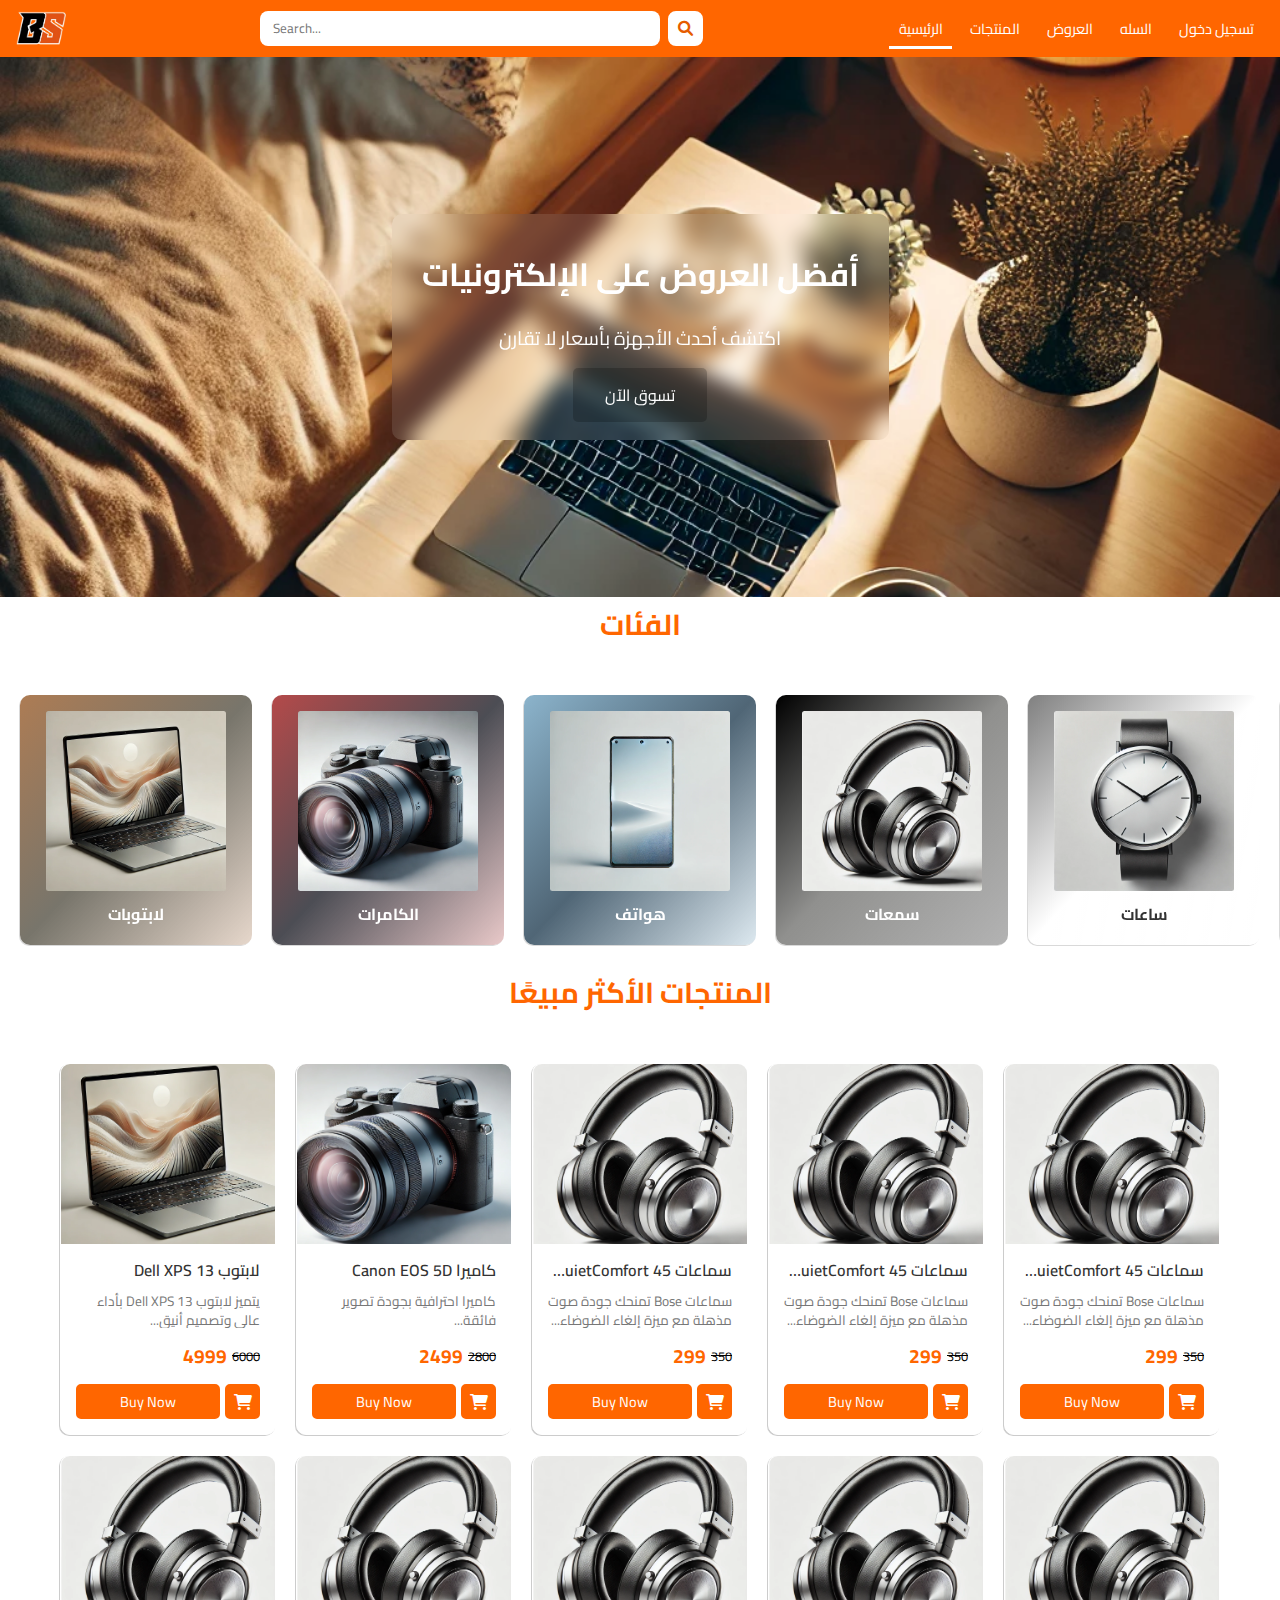
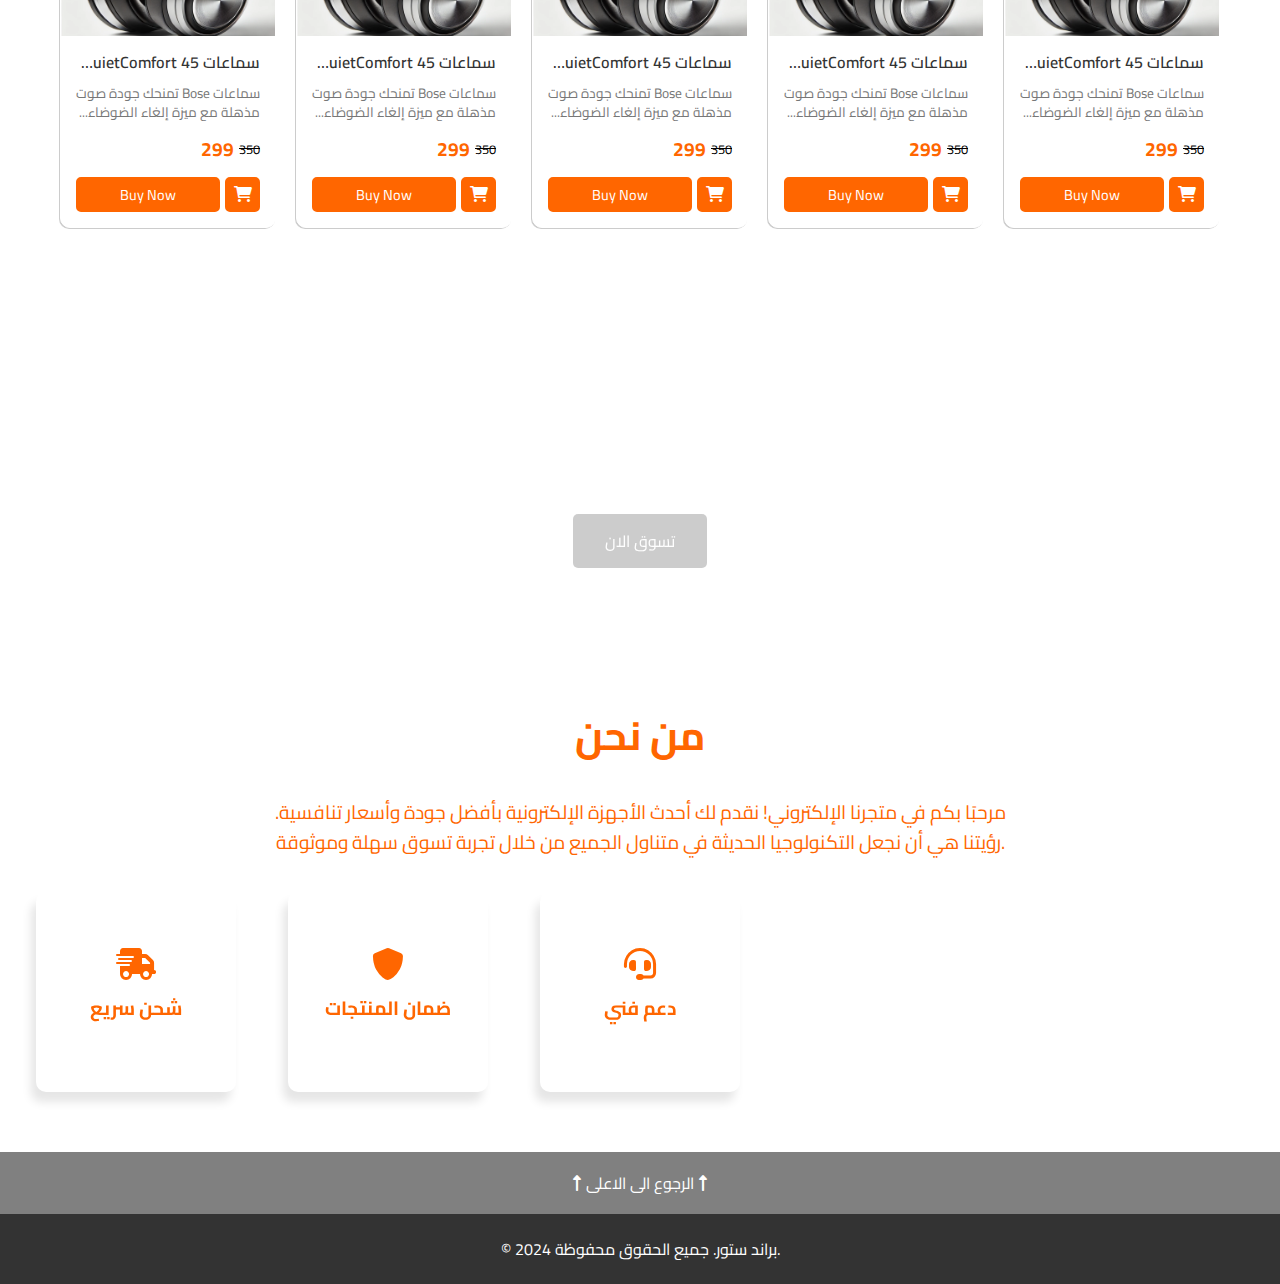
==== commit e48fb9da: "new stayl 3" ====
--- a/index.html
+++ b/index.html
@@ -32,7 +32,7 @@
         <button><i class="fas fa-search"></i></button>
       </div>
       <nav>
-        <a href="./index.html">الرئيسية</a>
+        <a href="./index.html" class="active">الرئيسية</a>
         <a href="./html/products.html">المنتجات</a>
         <a href="./html/offers.html">العروض</a>
         <a href="./html/cart.html">السله</a>
@@ -149,13 +149,11 @@
 
       <section class="products">
         <h2 class="section-title">المنتجات الأكثر مبيعًا</h2>
-        <div class="products-grid">
-          <!-- سيتم إضافة المنتجات ديناميكيًا هنا -->
-        </div>
-        <div class="more">
-          <button class="btn" id="loadMoreBtn">...المزيد</button>
-        </div>
-      </section>
+        <div class="product-container">
+          <!-- هنا يتم عرض المنتجات -->
+        </div>
+      </section>
+      
 
       <section class="offers">
         <div class="offer-content">
--- a/css/styles.css
+++ b/css/styles.css
@@ -34,7 +34,7 @@
 header {
   background-color: var(--main-color);
   color: #fff;
-  padding: 1rem 2rem;
+  padding: 0.5rem 1rem;
   display: flex;
   align-items: center;
   justify-content: space-between;
@@ -42,6 +42,7 @@
   top: 0;
   z-index: 1000;
   transition: all 0.3s ease;
+  gap: 0.5rem;
 }
 
 header.scrolled {
@@ -62,6 +63,7 @@
 header a img {
   width: 50px;
   height: auto;
+  margin-right: 0.5rem;
 }
 
 nav {
@@ -75,7 +77,7 @@
   color: #fff;
   text-decoration: none;
   font-size: 0.9rem;
-  padding: 0.4rem 0.5rem;
+  padding: 0.4rem 0.6rem;
   overflow: hidden;
   white-space: nowrap;
 }
@@ -92,6 +94,7 @@
   transition: left 0.3s ease;
 }
 
+nav a.active::after,
 nav a:hover::after {
   left: 0;
 }
@@ -105,8 +108,8 @@
 }
 
 .search-bar input {
-  padding: 0.5rem  1rem;
-  border-radius: 10px;
+  padding: 0.3rem 0.8rem;
+  border-radius: 8px;
   border: none;
   outline: none;
   width: 50%;
@@ -124,16 +127,18 @@
   background: transparent;
   border: none;
   cursor: pointer;
-  font-size: 1.2rem;
-  color: #fff;
-  height: 41px;
-  width: 41px;
-  border-radius: 10px;
-  transition: 0.2s ease-in-out;
-}
-.search-bar button:hover {
+  font-size: 0.95rem;
   background: #fff;
   color: #e65c00;
+  height: 100%;
+  width: 35px;
+  border-radius: 8px;
+  transition: 0.2s ease-in-out;
+  border: 3px solid #fff;
+}
+.search-bar button:hover {
+  background: transparent;
+  color: #fff;
 }
 
 .burger-menu {
@@ -144,13 +149,33 @@
 
 .burger-menu.active {
   display: block;
+}
+
+.burger-menu i {
+  border-radius: 8px;
+  transition: 0.2s ease-in-out;
+  border: 3px solid #fff;
+  cursor: pointer;
+  font-size: 1.2rem;
+  background: #fff;
+  color: #e65c00;
+  height: 41px;
+  width: 41px;
+  display: flex;
+  justify-content: center;
+  align-items: center;
+}
+
+.burger-menu i:hover {
+  background: transparent;
+  color: #fff;
 }
 .burger-menu ul {
   list-style: none;
   position: absolute;
   top: 60px;
   left: 0;
-  background-color: #ff6600;
+  background-color: var(--shade-1);
   width: 100%;
   padding: 10px;
   margin: 0;
@@ -187,29 +212,43 @@
   color: #e65c00;
   background-color: #fff;
 }
-
-.burger-menu ul li a:active {
-  background-color: #cc5200;
-  transform: translateY(2px);
-}
 /* الشاشات الصغيرة (المحمولة) */
 @media (max-width: 850px) {
+  header {
+    padding: 0.6rem 1rem;
+  }
+
   header nav {
     display: none;
   }
 
+  .search-bar {
+    gap: 0.4rem;
+  }
+
+  .search-bar input {
+    padding: 0.5rem 1rem;
+    border-radius: 8px;
+    border: none;
+    outline: none;
+    width: 50%;
+    max-width: 450px;
+    min-width: 220px;
+    transition: 0.3s ease-in-out;
+  }
+
+  .search-bar input:focus {
+    width: 60%;
+    max-width: 500px;
+  }
+
+  .search-bar button {
+    font-size: 1.2rem;
+    width: 40px;
+  }
+
   .burger-menu {
     display: block;
-  }
-
-  .burger-menu ul {
-    position: absolute;
-    top: 60px;
-    left: 0;
-    width: 100%;
-    background-color: #ff6600;
-    padding: 10px;
-    display: none;
   }
 }
 
--- a/css/index.css
+++ b/css/index.css
@@ -50,7 +50,6 @@
 .hero-content .hero-btn:active {
   background: rgba(0, 0, 0, 0.5);
 }
-
 
 @media (width<600px) {
   .hero {
@@ -108,7 +107,7 @@
   box-shadow: -1px 1px 0px rgba(0, 0, 0, 0.15);
   transition: all 0.3s ease;
   min-width: 130px;
-  border-radius: 5px;
+  border-radius: 10px;
 }
 
 .category-card:hover {
@@ -135,7 +134,7 @@
   }
 
   .swiper-categoty {
-    padding: 20px;
+    padding: 10px;
   }
 
   .category-card {
@@ -152,143 +151,225 @@
 
 /* products ================================================================ */
 
-/* تنسيق القسم */
 .products {
-  background: #f8f8f8;
-  padding: 2rem;
-}
-
-/* عنوان القسم */
+  display: flex;
+  flex-direction: column;
+  justify-content: center;
+  align-items: center;
+}
+
 .products .section-title {
-  text-align: center;
-  margin-bottom: 2rem;
+  margin-bottom: 1.5rem;
   font-size: 1.8rem;
   color: var(--main-color);
 }
 
-/* الشبكة لتنسيق المنتجات */
-.products-grid {
+.product-container {
   display: grid;
-  grid-template-columns: repeat(auto-fit, minmax(160px, 1fr));
-  gap: 1.5rem;
-  padding: 0 1rem;
-}
+  grid-template-columns: repeat(auto-fill, minmax(200px, 1fr));
+  gap: 20px;
+  padding: 20px;
+  max-width: 1200px;
+  width: 100%;
+}
+
 .product-card {
-  border: 0px solid rgba(0, 0, 0, 0.15);
-  text-align: center;
-  padding: .5rem;
-  background: #f9fafb;
-  box-shadow: -1px 5px 0px rgba(0, 0, 0, 0.15);
-  position: relative; /* لضمان أن السعر يظل داخل البطاقة */
-  min-height: 300px; /* جعل البطاقة مرنة مع حد أدنى للارتفاع */
-  transition: transform 0.3s ease, box-shadow 0.3s ease;
+  border: 1px solid #fff;
+  background-color: white;
+  border-radius: 10px;
+  box-shadow: 0 4px 6px rgba(0, 0, 0, 0.1);
+  overflow: hidden;
+  transition: 0.3s ease;
+  cursor: pointer;
+  height: 100%;
+  display: flex;
+  flex-direction: column;
+  box-shadow: -1px 1px 0px rgba(0, 0, 0, 0.2);
+}
+
+.product-card img {
+  width: 100%;
+  height: 180px;
+  object-fit: cover;
 }
 
 .product-card:hover {
   transform: translateY(-10px);
-  border: 1px solid rgba(0, 0, 0, 0.15);
-  box-shadow: -5px 15px 0px rgba(0, 0, 0, 0.15);
-}
-
-.product-card img {
-  max-width: 120px;
-  max-height: 120px;
-  object-fit: cover; /* ضمان ملاءمة الصورة داخل الحيز المحدد */
-}
-
-/* اسم المنتج */
-.product-card h3 {
-  width: 100%;
+  box-shadow: -5px 10px 0px rgba(0, 0, 0, 0.2);
+}
+
+.product-info {
+  direction: rtl;
+  padding: 15px;
+  flex-grow: 1;
+  display: flex;
+  flex-direction: column;
+  gap: 10px;
+}
+
+.product-name {
   font-size: 1rem;
-  color: var(--color-gray);
+  font-weight: 600;
+  line-height: 1.4;
+  white-space: nowrap;
+  overflow: hidden;
+  text-overflow: ellipsis;
+}
+
+.product-description {
+  font-size: 0.85rem;
+  color: #777;
+  line-height: 1.4;
+  height: 2.3rem;
+  overflow: hidden;
   display: -webkit-box;
-  -webkit-line-clamp: 1; /* الحد الأقصى لعدد الأسطر */
+  -webkit-line-clamp: 2;
   -webkit-box-orient: vertical;
-  overflow: hidden;
-  text-overflow: ellipsis; /* إضافة النقاط عند تجاوز النص */
-}
-
-/* الوصف */
-.product-card .description {
-  text-align: end;
+  text-overflow: ellipsis;
+}
+
+.price-container {
+  display: flex;
+  align-items: center;
+  gap: 5px;
+}
+
+.price {
+  font-size: 1.2rem;
+  font-weight: 700;
+  color: #ff6600;
+}
+
+.old-price {
+  font-size: 0.8rem;
+  color: var(--text-color-dark);
+  text-decoration: line-through;
+}
+
+.product-actions {
+  display: flex;
+  gap: 5px;
+}
+
+.add-to-cart {
+  background-color: var(--main-color);
+  color: white;
+  border: none;
+  border-radius: 5px;
+  width: 35px;
+  height: 35px;
+  cursor: pointer;
+  display: flex;
+  justify-content: center;
+  align-items: center;
+  transition: 0.3s ease;
+  border: 2px solid var(--main-color);
+}
+
+.add-to-cart i {
+  font-size: 1rem;
+}
+
+.buy-now {
+  flex-grow: 1; /* يأخذ الزر المتبقي من المساحة */
+  background-color: var(--main-color);
+  color: white;
+  border: none;
+  border-radius: 5px;
+  cursor: pointer;
   font-size: 0.9rem;
-  color: #555;
-  margin-bottom: 1rem; /* تباعد بين الوصف والسعر */
-  display: -webkit-box;
-  -webkit-line-clamp: 2; /* الحد الأقصى لعدد الأسطر */
-  -webkit-box-orient: vertical;
-  overflow: hidden;
-  text-overflow: ellipsis; /* إضافة النقاط عند تجاوز النص */
-  padding: 0 10px; /* إضافة تباعد داخلي */
-}
-
-/* السعر */
-
-.product-card .price {
-  display: flex;
-}
-
-.product-card p {
-  color: var(--font-color-2);
-  font-size: 1.3rem;
-  font-weight: bold;
-  border-radius: 5px;
-  color: #46bc1a;
-}
-
-.product-card .old-price {
-  font-size: 0.8rem;
-  color: gray;
-  text-decoration: line-through red;
-}
-
-.products .more {
-  display: flex;
-  justify-content: end;
-  padding-top: 10px;
-  width: 100%;
-}
-
-.more .btn {
-  margin-right: 20px;
-  align-items: center;
-  background: var(--color-white);
-  border-radius: 5px;
-  border: 0;
-  padding: 5px 15px;
-  box-shadow: 0 2px 4px rgba(0, 0, 0, 0.1);
-  display: flex;
-  transition: all 0.3s ease;
-}
-
-.more .btn:hover {
-  transform: translateY(-5px);
-  box-shadow: 0 4px 8px rgba(0, 0, 0, 0.2);
-}
-
-@media (width<500px) {
-  .products {
-    padding: 1rem;
-  }
-  .products-grid {
-    display: grid;
-    grid-template-columns: repeat(auto-fit, minmax(140px, 1fr));
-    gap: 1rem;
-    padding: 0;
-  }
-  .more .btn {
-    margin-right: 0;
-  }
-  .product-card {
-    background: var(--color-white);
-  }
-  .product-card h3 {
-    width: 100%;
+  transition: 0.3s ease;
+  border: 2px solid var(--main-color);
+}
+
+.buy-now:hover,
+.add-to-cart:hover {
+  background-color:transparent;
+  color: var(--main-color);
+}
+/* Media Queries for responsive design */
+@media (max-width: 768px) {
+  .product-card img {
+    height: 160px;
+  }
+
+  .product-info {
+    padding: 10px;
+  }
+
+  .product-name {
+    font-size: 0.9rem;
+  }
+
+  .product-description {
     font-size: 0.8rem;
   }
 
-  /* الوصف */
-  .product-card .description {
+  .price-container {
+    display: flex;
+  }
+
+  .price {
+    font-size: 1.1rem;
+  }
+
+  .old-price {
+    font-size: 0.7rem;
+  }
+
+  .product-actions {
+    gap: 10px;
+    margin-top: 5px;
+  }
+
+  .add-to-cart {
+    width: 40px;
+    height: 40px;
+  }
+
+  .add-to-cart i {
+    font-size: 0.8rem;
+  }
+
+  .buy-now {
+    padding: 5px;
+    font-size: 0.8rem;
+  }
+}
+
+@media (max-width: 480px) {
+  .product-container {
+    grid-template-columns: repeat(2, 1fr);
+  }
+
+  .product-name {
+    font-size: 0.85rem;
+  }
+
+  .price {
+    font-size: 1rem;
+  }
+
+  .old-price {
+    font-size: 0.6rem;
+  }
+
+  .product-actions {
+    gap: 5px;
+    margin-top: 0px;
+  }
+
+  .add-to-cart {
+    width: 35px;
+    height: 35px;
+  }
+
+  .add-to-cart i {
+    font-size: 0.7rem;
+  }
+
+  .buy-now {
+    padding: 0px;
     font-size: 0.7rem;
   }
 }
@@ -430,10 +511,9 @@
   color: var(--color-gray);
 }
 
-.feature-box-front:hover{
+.feature-box-front:hover {
   border: 3px solid var(--main-color);
 }
-
 
 .feature-box-back {
   background: var(--main-color);
@@ -463,4 +543,4 @@
 
 .feature-box-inner.clicked {
   transform: rotateY(180deg);
-}+}
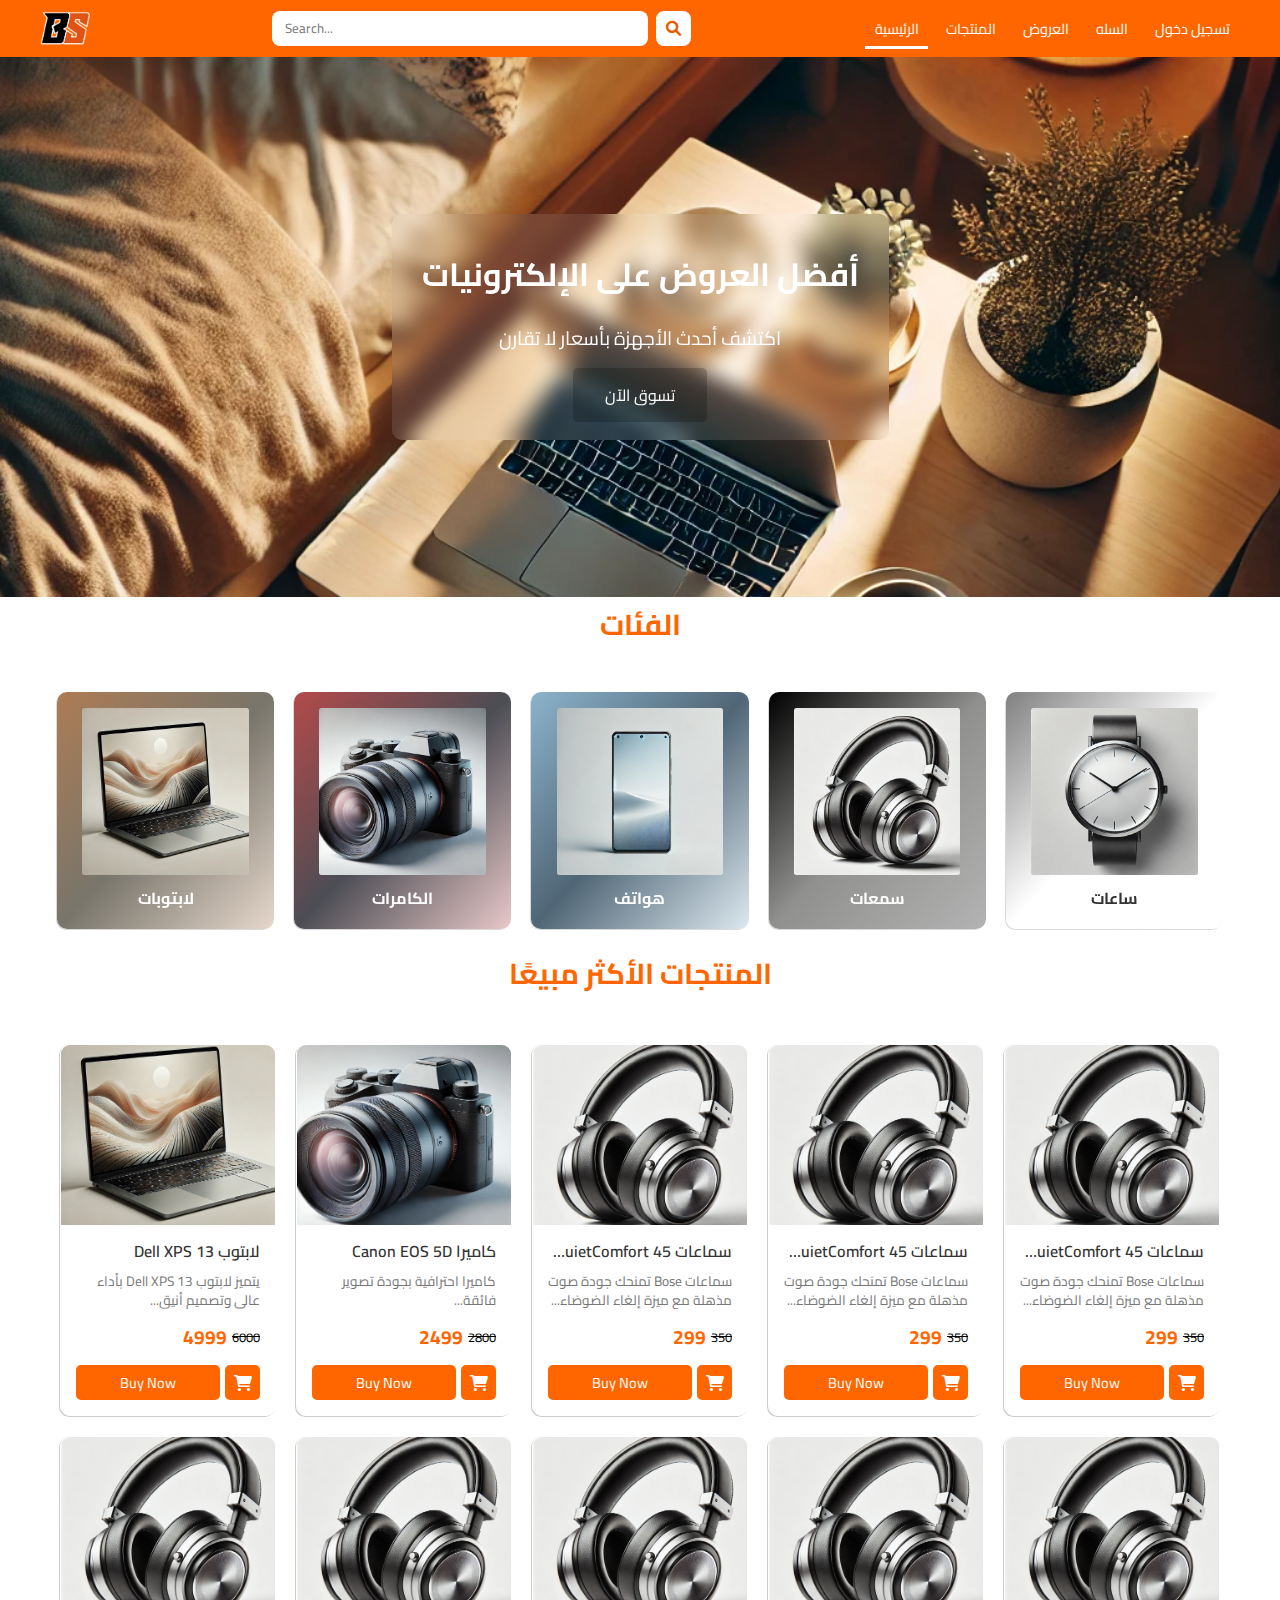
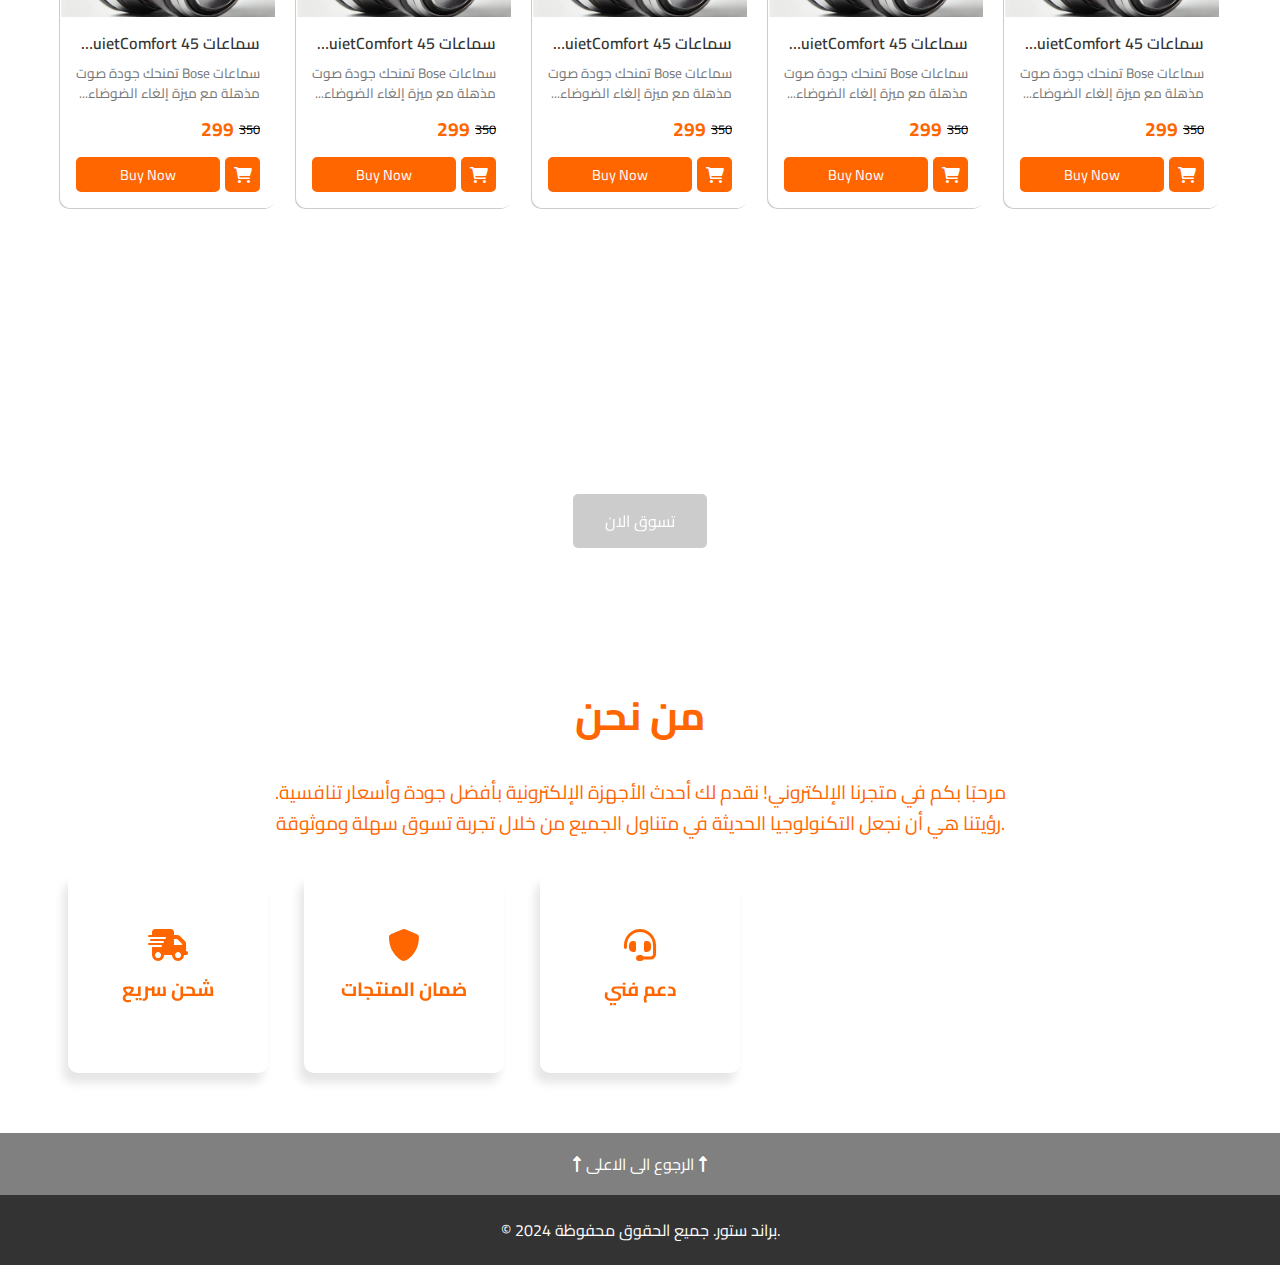
==== commit 292242d2: "cart" ====
--- a/index.html
+++ b/index.html
@@ -24,30 +24,32 @@
   </head>
   <body>
     <header>
-      <a href="./index.html">
-        <img src="./img/icon/logo.png" alt="Brand Logo" />
-      </a>
-      <div class="search-bar">
-        <input type="text" placeholder="Search..." />
-        <button><i class="fas fa-search"></i></button>
-      </div>
-      <nav>
-        <a href="./index.html" class="active">الرئيسية</a>
-        <a href="./html/products.html">المنتجات</a>
-        <a href="./html/offers.html">العروض</a>
-        <a href="./html/cart.html">السله</a>
-        <a href="./html/login.html">تسجيل دخول</a>
-      </nav>
-      <div class="burger-menu">
-        <i class="fas fa-bars"></i>
-        <ul>
-          <li><a href="./index.html">الرئيسية</a></li>
-          <li><a href="./html/products.html">المنتجات</a></li>
-          <li><a href="./html/offers.html">العروض</a></li>
-          <li><a href="./html/cart.html">السله</a></li>
-          <li><a href="./html/login.html">تسجيل دخول</a></li>
-        </ul>
-      </div>
+      <div class="container">
+        <a href="./index.html">
+          <img src="./img/icon/logo.png" alt="Brand Logo" />
+        </a>
+        <div class="search-bar">
+          <input type="text" placeholder="Search..." />
+          <button><i class="fas fa-search"></i></button>
+        </div>
+        <nav>
+          <a href="./index.html" class="active">الرئيسية</a>
+          <a href="./html/products.html">المنتجات</a>
+          <a href="./html/offers.html">العروض</a>
+          <a href="./html/cart.html">السله</a>
+          <a href="./html/login.html">تسجيل دخول</a>
+        </nav>
+        <div class="burger-menu">
+          <i class="fas fa-bars"></i>
+          <ul>
+            <li><a href="./index.html">الرئيسية</a></li>
+            <li><a href="./html/products.html">المنتجات</a></li>
+            <li><a href="./html/offers.html">العروض</a></li>
+            <li><a href="./html/cart.html">السله</a></li>
+            <li><a href="./html/login.html">تسجيل دخول</a></li>
+          </ul>
+        </div>
+      </div >
     </header>
 
     <main>
--- a/css/styles.css
+++ b/css/styles.css
@@ -36,14 +36,23 @@
   color: #fff;
   padding: 0.5rem 1rem;
   display: flex;
-  align-items: center;
-  justify-content: space-between;
+  justify-content: center;
   position: sticky;
   top: 0;
   z-index: 1000;
   transition: all 0.3s ease;
+  
+}
+
+header .container {
+  display: flex;
+  align-items: center;
+  justify-content: space-between;
+  width: 100%;
+  max-width: 1200px;
   gap: 0.5rem;
 }
+
 
 header.scrolled {
   background-color: var(--shade-1);
@@ -181,14 +190,11 @@
   margin: 0;
   transform: scaleY(0);
   transform-origin: top;
-  transition: 0.3s ease;
-  display: none;
-  overflow: hidden;
+  transition: 0.3s  cubic-bezier(1, 0, 0, 1);
 }
 
 .burger-menu ul.active {
   transform: scaleY(1);
-  display: block;
 }
 
 .burger-menu ul li {
--- a/css/index.css
+++ b/css/index.css
@@ -80,6 +80,8 @@
   animation: fadeIn 0.8s ease-in-out;
   background: var(--font-color-1);
   overflow: hidden;
+  max-width: 1200px;
+  margin: auto;
 }
 
 .categories .section-title {
@@ -90,7 +92,7 @@
 }
 
 .swiper-categoty {
-  padding: 20px;
+  padding: 17px;
 }
 
 .category-card {
@@ -443,6 +445,8 @@
 .about-section {
   color: var(--main-color);
   text-align: center;
+  max-width: 1200px;
+  margin: auto;
 }
 
 .about-section h2 {
